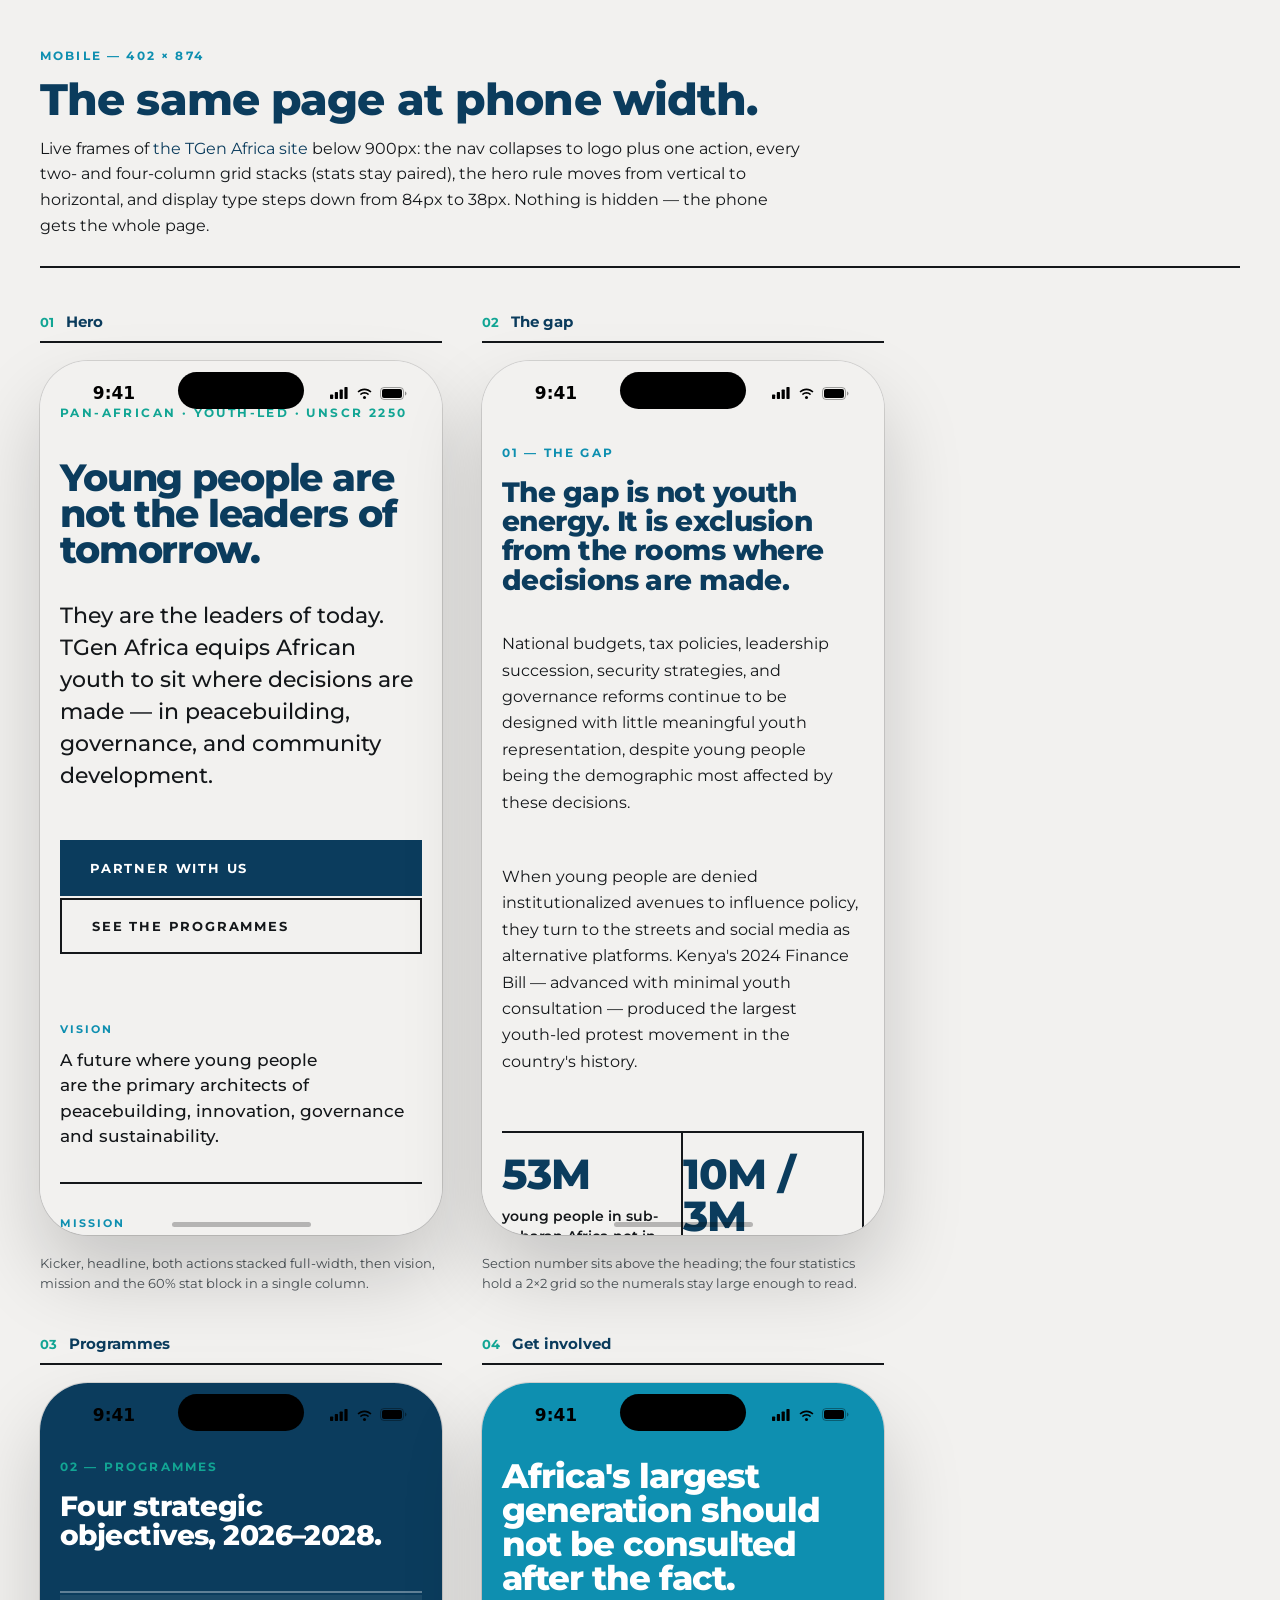
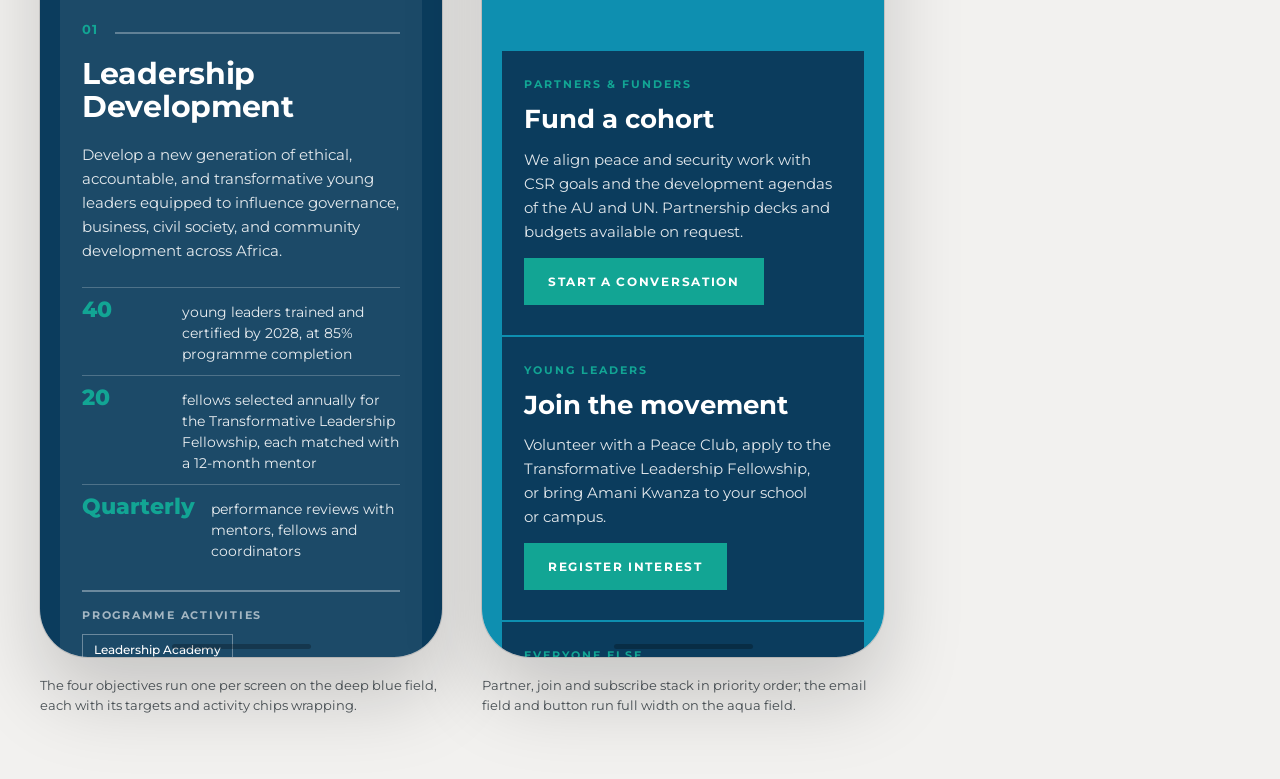
==== mobile.html @ 682cc835 "Implement TGen Africa one-page site from Claude Design handoff Static HTML/CSS/JS build of the expor" ====
<!DOCTYPE html>
<html lang="en">
<head>
<meta charset="utf-8">
<meta name="viewport" content="width=device-width, initial-scale=1">
<title>TGen Africa — Mobile preview</title>
<meta name="description" content="The TGen Africa site at phone width — four live iPhone frames of the hero, the gap, programmes and get-involved sections.">
<link rel="preconnect" href="https://fonts.googleapis.com">
<link rel="preconnect" href="https://fonts.gstatic.com" crossorigin>
<link href="https://fonts.googleapis.com/css2?family=Montserrat:wght@400;500;600;700;800&display=swap" rel="stylesheet">
<link rel="stylesheet" href="styles.css">
<link rel="stylesheet" href="mobile.css">
</head>
<body>
<div class="mobile-page">
  <div class="mobile-inner">

    <div class="mobile-head">
      <div class="mobile-kicker">Mobile — 402 × 874</div>
      <h1 class="mobile-title">The same page at phone width.</h1>
      <p class="mobile-note">Live frames of <a href="index.html">the TGen Africa site</a> below 900px: the nav collapses to logo plus one action, every two- and four-column grid stacks (stats stay paired), the hero rule moves from vertical to horizontal, and display type steps down from 84px to 38px. Nothing is hidden — the phone gets the whole page.</p>
    </div>

    <div class="screens">

      <div class="screen">
        <div class="screen-head"><div class="screen-num">01</div><div class="screen-label">Hero</div></div>
        <div class="ios-device">
          <div class="ios-island"></div>
          <div class="ios-statusbar">
            <div class="ios-statusbar-time">9:41</div>
            <div class="ios-statusbar-icons">
              <svg width="19" height="12" viewBox="0 0 19 12"><rect x="0" y="7.5" width="3.2" height="4.5" rx="0.7" fill="#000"/><rect x="4.8" y="5" width="3.2" height="7" rx="0.7" fill="#000"/><rect x="9.6" y="2.5" width="3.2" height="9.5" rx="0.7" fill="#000"/><rect x="14.4" y="0" width="3.2" height="12" rx="0.7" fill="#000"/></svg>
              <svg width="17" height="12" viewBox="0 0 17 12"><path d="M8.5 3.2C10.8 3.2 12.9 4.1 14.4 5.6L15.5 4.5C13.7 2.7 11.2 1.5 8.5 1.5C5.8 1.5 3.3 2.7 1.5 4.5L2.6 5.6C4.1 4.1 6.2 3.2 8.5 3.2Z" fill="#000"/><path d="M8.5 6.8C9.9 6.8 11.1 7.3 12 8.2L13.1 7.1C11.8 5.9 10.2 5.1 8.5 5.1C6.8 5.1 5.2 5.9 3.9 7.1L5 8.2C5.9 7.3 7.1 6.8 8.5 6.8Z" fill="#000"/><circle cx="8.5" cy="10.5" r="1.5" fill="#000"/></svg>
              <svg width="27" height="13" viewBox="0 0 27 13"><rect x="0.5" y="0.5" width="23" height="12" rx="3.5" stroke="#000" stroke-opacity="0.35" fill="none"/><rect x="2" y="2" width="20" height="9" rx="2" fill="#000"/><path d="M25 4.5V8.5C25.8 8.2 26.5 7.2 26.5 6.5C26.5 5.8 25.8 4.8 25 4.5Z" fill="#000" fill-opacity="0.4"/></svg>
            </div>
          </div>
          <iframe src="index.html#top" title="Hero"></iframe>
          <div class="ios-home-indicator"><span></span></div>
        </div>
        <p class="screen-caption">Kicker, headline, both actions stacked full-width, then vision, mission and the 60% stat block in a single column.</p>
      </div>

      <div class="screen">
        <div class="screen-head"><div class="screen-num">02</div><div class="screen-label">The gap</div></div>
        <div class="ios-device">
          <div class="ios-island"></div>
          <div class="ios-statusbar">
            <div class="ios-statusbar-time">9:41</div>
            <div class="ios-statusbar-icons">
              <svg width="19" height="12" viewBox="0 0 19 12"><rect x="0" y="7.5" width="3.2" height="4.5" rx="0.7" fill="#000"/><rect x="4.8" y="5" width="3.2" height="7" rx="0.7" fill="#000"/><rect x="9.6" y="2.5" width="3.2" height="9.5" rx="0.7" fill="#000"/><rect x="14.4" y="0" width="3.2" height="12" rx="0.7" fill="#000"/></svg>
              <svg width="17" height="12" viewBox="0 0 17 12"><path d="M8.5 3.2C10.8 3.2 12.9 4.1 14.4 5.6L15.5 4.5C13.7 2.7 11.2 1.5 8.5 1.5C5.8 1.5 3.3 2.7 1.5 4.5L2.6 5.6C4.1 4.1 6.2 3.2 8.5 3.2Z" fill="#000"/><path d="M8.5 6.8C9.9 6.8 11.1 7.3 12 8.2L13.1 7.1C11.8 5.9 10.2 5.1 8.5 5.1C6.8 5.1 5.2 5.9 3.9 7.1L5 8.2C5.9 7.3 7.1 6.8 8.5 6.8Z" fill="#000"/><circle cx="8.5" cy="10.5" r="1.5" fill="#000"/></svg>
              <svg width="27" height="13" viewBox="0 0 27 13"><rect x="0.5" y="0.5" width="23" height="12" rx="3.5" stroke="#000" stroke-opacity="0.35" fill="none"/><rect x="2" y="2" width="20" height="9" rx="2" fill="#000"/><path d="M25 4.5V8.5C25.8 8.2 26.5 7.2 26.5 6.5C26.5 5.8 25.8 4.8 25 4.5Z" fill="#000" fill-opacity="0.4"/></svg>
            </div>
          </div>
          <iframe src="index.html#problem" title="The gap"></iframe>
          <div class="ios-home-indicator"><span></span></div>
        </div>
        <p class="screen-caption">Section number sits above the heading; the four statistics hold a 2×2 grid so the numerals stay large enough to read.</p>
      </div>

      <div class="screen">
        <div class="screen-head"><div class="screen-num">03</div><div class="screen-label">Programmes</div></div>
        <div class="ios-device">
          <div class="ios-island"></div>
          <div class="ios-statusbar">
            <div class="ios-statusbar-time">9:41</div>
            <div class="ios-statusbar-icons">
              <svg width="19" height="12" viewBox="0 0 19 12"><rect x="0" y="7.5" width="3.2" height="4.5" rx="0.7" fill="#000"/><rect x="4.8" y="5" width="3.2" height="7" rx="0.7" fill="#000"/><rect x="9.6" y="2.5" width="3.2" height="9.5" rx="0.7" fill="#000"/><rect x="14.4" y="0" width="3.2" height="12" rx="0.7" fill="#000"/></svg>
              <svg width="17" height="12" viewBox="0 0 17 12"><path d="M8.5 3.2C10.8 3.2 12.9 4.1 14.4 5.6L15.5 4.5C13.7 2.7 11.2 1.5 8.5 1.5C5.8 1.5 3.3 2.7 1.5 4.5L2.6 5.6C4.1 4.1 6.2 3.2 8.5 3.2Z" fill="#000"/><path d="M8.5 6.8C9.9 6.8 11.1 7.3 12 8.2L13.1 7.1C11.8 5.9 10.2 5.1 8.5 5.1C6.8 5.1 5.2 5.9 3.9 7.1L5 8.2C5.9 7.3 7.1 6.8 8.5 6.8Z" fill="#000"/><circle cx="8.5" cy="10.5" r="1.5" fill="#000"/></svg>
              <svg width="27" height="13" viewBox="0 0 27 13"><rect x="0.5" y="0.5" width="23" height="12" rx="3.5" stroke="#000" stroke-opacity="0.35" fill="none"/><rect x="2" y="2" width="20" height="9" rx="2" fill="#000"/><path d="M25 4.5V8.5C25.8 8.2 26.5 7.2 26.5 6.5C26.5 5.8 25.8 4.8 25 4.5Z" fill="#000" fill-opacity="0.4"/></svg>
            </div>
          </div>
          <iframe src="index.html#programmes" title="Programmes"></iframe>
          <div class="ios-home-indicator"><span></span></div>
        </div>
        <p class="screen-caption">The four objectives run one per screen on the deep blue field, each with its targets and activity chips wrapping.</p>
      </div>

      <div class="screen">
        <div class="screen-head"><div class="screen-num">04</div><div class="screen-label">Get involved</div></div>
        <div class="ios-device">
          <div class="ios-island"></div>
          <div class="ios-statusbar">
            <div class="ios-statusbar-time">9:41</div>
            <div class="ios-statusbar-icons">
              <svg width="19" height="12" viewBox="0 0 19 12"><rect x="0" y="7.5" width="3.2" height="4.5" rx="0.7" fill="#000"/><rect x="4.8" y="5" width="3.2" height="7" rx="0.7" fill="#000"/><rect x="9.6" y="2.5" width="3.2" height="9.5" rx="0.7" fill="#000"/><rect x="14.4" y="0" width="3.2" height="12" rx="0.7" fill="#000"/></svg>
              <svg width="17" height="12" viewBox="0 0 17 12"><path d="M8.5 3.2C10.8 3.2 12.9 4.1 14.4 5.6L15.5 4.5C13.7 2.7 11.2 1.5 8.5 1.5C5.8 1.5 3.3 2.7 1.5 4.5L2.6 5.6C4.1 4.1 6.2 3.2 8.5 3.2Z" fill="#000"/><path d="M8.5 6.8C9.9 6.8 11.1 7.3 12 8.2L13.1 7.1C11.8 5.9 10.2 5.1 8.5 5.1C6.8 5.1 5.2 5.9 3.9 7.1L5 8.2C5.9 7.3 7.1 6.8 8.5 6.8Z" fill="#000"/><circle cx="8.5" cy="10.5" r="1.5" fill="#000"/></svg>
              <svg width="27" height="13" viewBox="0 0 27 13"><rect x="0.5" y="0.5" width="23" height="12" rx="3.5" stroke="#000" stroke-opacity="0.35" fill="none"/><rect x="2" y="2" width="20" height="9" rx="2" fill="#000"/><path d="M25 4.5V8.5C25.8 8.2 26.5 7.2 26.5 6.5C26.5 5.8 25.8 4.8 25 4.5Z" fill="#000" fill-opacity="0.4"/></svg>
            </div>
          </div>
          <iframe src="index.html#involved" title="Get involved"></iframe>
          <div class="ios-home-indicator"><span></span></div>
        </div>
        <p class="screen-caption">Partner, join and subscribe stack in priority order; the email field and button run full width on the aqua field.</p>
      </div>

    </div>
  </div>
</div>
</body>
</html>
---- styles.css ----
/* TGen Africa — production stylesheet
   Structure follows the "Modernist" system's direction (flat, zero radius,
   strong 2px rules, flush-left labels, visible grid) with TGen's own brand
   palette and Montserrat, per the approved design. */

:root {
  --bg: #F2F1EF;
  --text: #14171A;
  --deep: #0B3C5D;
  --aqua: #0E8FB0;
  --green: #12A594;
  --surface: #E7E5E2;
  --muted: #4A5257;
  --muted-2: #5C6469;
  --font: "Montserrat", sans-serif;
}

* { box-sizing: border-box; }
body {
  margin: 0;
  background: var(--bg);
  color: var(--text);
  font-family: var(--font);
  -webkit-font-smoothing: antialiased;
}
h1, h2, h3, p { margin: 0; }
img { display: block; max-width: 100%; }
a { color: var(--deep); text-decoration: none; }
a:hover { color: var(--aqua); }
:focus-visible { outline: 2px solid var(--green); outline-offset: 2px; }
::selection { background: var(--green); color: #fff; }
p { text-wrap: pretty; }

.page { max-width: 100%; overflow-x: hidden; }
.container { max-width: 1280px; margin: 0 auto; padding: 0 32px; }

/* ── Header ─────────────────────────────────────────────── */
.site-header { position: sticky; top: 0; z-index: 50; background: var(--bg); border-bottom: 2px solid var(--text); }
.header-inner { padding: 14px 32px; display: flex; align-items: center; gap: 32px; }
.logo-link { display: flex; align-items: center; flex: 1; }
.header-logo { height: 44px; width: auto; mix-blend-mode: multiply; }
.nav-links { display: flex; gap: 28px; font-size: 12px; font-weight: 600; letter-spacing: 0.14em; text-transform: uppercase; }
.nav-links a { color: var(--text); }
.btn-cta { display: inline-block; background: var(--aqua); color: #fff; padding: 13px 22px; font-size: 12px; font-weight: 700; letter-spacing: 0.14em; text-transform: uppercase; }
.btn-cta:hover { background: var(--deep); color: #fff; }

/* ── Hero ───────────────────────────────────────────────── */
.hero { border-bottom: 2px solid var(--text); }
.hero-grid { display: grid; grid-template-columns: 1.35fr 1fr; }
.hero-left { padding: 88px 48px 72px 0; border-right: 2px solid var(--text); }
.hero-kicker { font-size: 12px; font-weight: 700; letter-spacing: 0.2em; text-transform: uppercase; color: var(--green); margin-bottom: 40px; }
.hero-h1 { font-size: 84px; line-height: 0.95; font-weight: 800; letter-spacing: -0.03em; color: var(--deep); }
.hero-sub { margin-top: 32px; font-size: 22px; line-height: 1.45; font-weight: 500; max-width: 640px; }
.btn-row { display: flex; gap: 2px; margin-top: 48px; }
.btn-primary { background: var(--deep); color: #fff; padding: 20px 30px; font-size: 13px; font-weight: 700; letter-spacing: 0.14em; text-transform: uppercase; }
.btn-primary:hover { background: var(--aqua); color: #fff; }
.btn-secondary { border: 2px solid var(--text); color: var(--text); padding: 18px 30px; font-size: 13px; font-weight: 700; letter-spacing: 0.14em; text-transform: uppercase; }
.btn-secondary:hover { background: var(--text); color: var(--bg); }

.hero-right { display: flex; flex-direction: column; justify-content: flex-end; }
.hero-vm { padding: 40px 0 32px 48px; border-bottom: 2px solid var(--text); }
.hero-mission { padding: 32px 0 40px 48px; }
.hero-vm-label { font-size: 11px; font-weight: 700; letter-spacing: 0.18em; text-transform: uppercase; color: var(--aqua); margin-bottom: 12px; }
.hero-vm p, .hero-mission p { font-size: 17px; line-height: 1.5; font-weight: 500; }
.hero-stat { background: var(--deep); margin-left: 48px; padding: 26px 28px; display: flex; flex-direction: column; gap: 6px; }
.hero-stat-num { font-size: 46px; font-weight: 800; line-height: 1; color: var(--green); letter-spacing: -0.02em; }
.hero-stat-text { font-size: 13px; font-weight: 500; line-height: 1.4; color: #fff; opacity: 0.85; }

/* ── The gap ────────────────────────────────────────────── */
.section-gap { border-bottom: 2px solid var(--text); }
.gap-top { padding: 72px 32px 0; }
.sidegrid { display: grid; grid-template-columns: 260px 1fr; gap: 48px; align-items: start; }
.section-label { font-size: 12px; font-weight: 700; letter-spacing: 0.18em; text-transform: uppercase; color: var(--aqua); padding-top: 12px; }
.gap-heading { font-size: 46px; line-height: 1.05; font-weight: 800; letter-spacing: -0.02em; max-width: 900px; color: var(--deep); }
.gap-copy { display: grid; grid-template-columns: 1fr 1fr; gap: 48px; margin-top: 36px; }
.gap-copy p { font-size: 16px; line-height: 1.65; }

.stats-grid { display: grid; grid-template-columns: repeat(4, 1fr); border-top: 2px solid var(--text); margin-top: 56px; }
.stat-cell { padding: 32px 28px 36px 0; border-right: 2px solid var(--text); }
.stat-num { font-size: 42px; font-weight: 800; line-height: 1; letter-spacing: -0.02em; color: var(--deep); }
.stat-label { font-size: 14px; font-weight: 600; line-height: 1.4; margin-top: 12px; }
.stat-src { font-size: 12px; font-weight: 500; line-height: 1.5; margin-top: 8px; color: var(--muted-2); }

.gap-bottom { padding: 0 32px 72px; }
.pressures-grid { display: grid; grid-template-columns: 260px 1fr; gap: 48px; padding-top: 56px; border-top: 2px solid var(--text); }
.pressures-label { font-size: 12px; font-weight: 700; letter-spacing: 0.18em; text-transform: uppercase; color: var(--aqua); }
.pressures-list { display: grid; gap: 2px; }
.pressure { background: var(--surface); padding: 22px 26px; display: grid; grid-template-columns: 32px 1fr; gap: 20px; align-items: baseline; }
.pressure-num { font-size: 13px; font-weight: 700; color: var(--green); }
.pressure-title { font-size: 17px; font-weight: 700; color: var(--deep); }
.pressure-body { font-size: 14px; line-height: 1.6; margin-top: 6px; max-width: 780px; }

/* ── Programmes ─────────────────────────────────────────── */
.section-programmes { background: var(--deep); color: #fff; border-bottom: 2px solid var(--text); }
.programmes-inner { padding: 76px 32px; }
.programmes-head { display: grid; grid-template-columns: 260px 1fr; gap: 48px; align-items: end; padding-bottom: 40px; border-bottom: 2px solid rgba(255,255,255,0.35); }
.section-label-alt { font-size: 12px; font-weight: 700; letter-spacing: 0.18em; text-transform: uppercase; color: var(--green); }
.programmes-heading { font-size: 46px; line-height: 1.05; font-weight: 800; letter-spacing: -0.02em; max-width: 820px; }
.programmes-grid { display: grid; grid-template-columns: 1fr 1fr; gap: 2px; margin-top: 2px; }
.prog-card { background: rgba(255,255,255,0.07); padding: 40px 36px 44px; display: flex; flex-direction: column; gap: 20px; }
.prog-num-row { display: flex; align-items: baseline; gap: 16px; }
.prog-num { font-size: 13px; font-weight: 700; color: var(--green); letter-spacing: 0.1em; }
.prog-rule { height: 2px; background: rgba(255,255,255,0.3); flex: 1; }
.prog-title { font-size: 30px; line-height: 1.1; font-weight: 700; letter-spacing: -0.01em; }
.prog-swahili { font-size: 13px; font-weight: 600; letter-spacing: 0.14em; text-transform: uppercase; color: var(--green); }
.prog-body { font-size: 15px; line-height: 1.6; opacity: 0.88; }
.prog-targets { display: grid; gap: 10px; margin-top: 4px; }
.prog-target { display: grid; grid-template-columns: minmax(84px, max-content) 1fr; gap: 16px; align-items: baseline; border-top: 1px solid rgba(255,255,255,0.22); padding-top: 10px; }
.prog-target-num { font-size: 22px; font-weight: 800; color: var(--green); line-height: 1.1; }
.prog-target-label { font-size: 14px; line-height: 1.5; opacity: 0.9; }
.prog-activities { margin-top: 8px; border-top: 2px solid rgba(255,255,255,0.35); padding-top: 16px; }
.prog-activities-label { font-size: 11px; font-weight: 700; letter-spacing: 0.16em; text-transform: uppercase; opacity: 0.6; margin-bottom: 12px; }
.chip-row { display: flex; flex-wrap: wrap; gap: 6px; }
.chip { border: 1px solid rgba(255,255,255,0.35); padding: 7px 11px; font-size: 12px; font-weight: 500; }

/* ── Strategy ───────────────────────────────────────────── */
.section-strategy { border-bottom: 2px solid var(--text); }
.strategy-inner { padding: 76px 32px; }
.strategy-head { display: grid; grid-template-columns: 260px 1fr; gap: 48px; align-items: end; }
.strategy-heading { font-size: 46px; line-height: 1.05; font-weight: 800; letter-spacing: -0.02em; max-width: 780px; color: var(--deep); }
.cascade { display: flex; align-items: stretch; gap: 2px; margin-top: 48px; border-top: 2px solid var(--text); border-bottom: 2px solid var(--text); padding: 24px 0; }
.cascade-item { flex: 1; display: flex; align-items: center; gap: 14px; }
.cascade-label { font-size: 15px; font-weight: 700; letter-spacing: 0.04em; color: var(--deep); }
.cascade-line { flex: 1; height: 2px; background: var(--green); }
.approach-grid { display: grid; grid-template-columns: repeat(3, 1fr); gap: 2px; margin-top: 2px; }
.approach-card { background: var(--surface); padding: 36px 32px 40px; }
.approach-num { font-size: 13px; font-weight: 700; color: var(--aqua); margin-bottom: 18px; }
.approach-title { font-size: 22px; line-height: 1.15; font-weight: 700; color: var(--deep); }
.approach-body { margin-top: 16px; font-size: 15px; line-height: 1.6; }

/* ── Targets ────────────────────────────────────────────── */
.section-targets { border-bottom: 2px solid var(--text); }
.targets-inner { padding: 76px 32px; }
.targets-head { display: grid; grid-template-columns: 260px 1fr; gap: 48px; align-items: end; padding-bottom: 40px; }
.targets-heading { font-size: 46px; line-height: 1.05; font-weight: 800; letter-spacing: -0.02em; color: var(--deep); }
.targets-grid { display: grid; grid-template-columns: repeat(4, 1fr); gap: 2px; }
.target-cell { border-top: 2px solid var(--text); padding: 28px 24px 32px 0; }
.target-num { font-size: 40px; font-weight: 800; line-height: 1; letter-spacing: -0.02em; color: var(--green); }
.target-label { font-size: 14px; font-weight: 500; line-height: 1.45; margin-top: 12px; }

/* ── Get involved ───────────────────────────────────────── */
.section-involved { background: var(--aqua); color: #fff; border-bottom: 2px solid var(--text); }
.involved-inner { padding: 76px 32px; }
.involved-heading { font-size: 64px; line-height: 1; font-weight: 800; letter-spacing: -0.03em; max-width: 900px; }
.involved-grid { display: grid; grid-template-columns: repeat(3, 1fr); gap: 2px; margin-top: 56px; }
.involved-card { background: var(--deep); padding: 36px 32px 40px; display: flex; flex-direction: column; gap: 14px; }
.involved-kicker { font-size: 11px; font-weight: 700; letter-spacing: 0.18em; text-transform: uppercase; color: var(--green); }
.involved-title { font-size: 26px; line-height: 1.1; font-weight: 700; }
.involved-body { font-size: 15px; line-height: 1.6; opacity: 0.88; flex: 1; }
.btn-accent { align-self: flex-start; display: inline-block; background: var(--green); color: #fff; border: 0; padding: 16px 24px; font-family: inherit; font-size: 12px; font-weight: 700; letter-spacing: 0.14em; text-transform: uppercase; text-align: left; cursor: pointer; }
.btn-accent:hover { background: var(--bg); color: var(--deep); }
.subscribe-form { display: flex; flex-direction: column; gap: 2px; }
.subscribe-input { border: 2px solid rgba(255,255,255,0.4); background: transparent; color: #fff; padding: 15px 16px; font-family: inherit; font-size: 14px; width: 100%; }
.subscribe-input::placeholder { color: rgba(255,255,255,0.7); }
.subscribe-input:focus-visible { border-color: var(--green); outline: none; }

/* ── Footer ─────────────────────────────────────────────── */
.site-footer { background: var(--text); color: var(--bg); }
.footer-inner { padding: 56px 32px 40px; display: grid; grid-template-columns: 1.4fr 1fr 1fr; gap: 48px; }
.footer-logo { height: 52px; width: auto; background: #fff; padding: 8px 12px; }
.footer-about { margin-top: 22px; font-size: 14px; line-height: 1.6; max-width: 420px; opacity: 0.75; }
.footer-tags { font-size: 11px; font-weight: 700; letter-spacing: 0.16em; text-transform: uppercase; margin-top: 24px; color: var(--green); }
.footer-col { display: flex; flex-direction: column; gap: 10px; }
.footer-col-label { font-size: 11px; font-weight: 700; letter-spacing: 0.18em; text-transform: uppercase; opacity: 0.5; margin-bottom: 6px; }
.footer-link { color: var(--bg); font-size: 15px; }
.footer-link:hover { color: var(--green); }
.footer-address { font-size: 15px; opacity: 0.75; }
.footer-bottom { border-top: 2px solid rgba(242,241,239,0.2); }
.footer-bottom-inner { padding: 20px 32px; display: flex; justify-content: space-between; font-size: 12px; opacity: 0.55; letter-spacing: 0.04em; }

/* ── Responsive (below 900px) ───────────────────────────── */
@media (max-width: 900px) {
  [data-m~="pad"] { padding-left: 20px !important; padding-right: 20px !important; }
  [data-m~="sidegrid"] { grid-template-columns: 1fr !important; gap: 18px !important; }
  [data-m~="stack"] { grid-template-columns: 1fr !important; }
  [data-m~="two"] { grid-template-columns: 1fr 1fr !important; }
  [data-m~="cascade"] { flex-direction: column !important; align-items: stretch !important; gap: 14px !important; }
  [data-m~="hdrnav"] { display: none !important; }
  [data-m~="hdr"] { padding: 12px 20px !important; gap: 14px !important; }
  [data-m~="heroL"] { border-right: 0 !important; padding: 44px 0 28px !important; }
  [data-m~="heroR"] { padding-left: 0 !important; margin-left: 0 !important; }
  [data-m~="h1"] { font-size: 38px !important; }
  [data-m~="h2"] { font-size: 28px !important; }
  [data-m~="h2big"] { font-size: 34px !important; }
  [data-m~="statcell"] { padding: 20px 16px 22px 0 !important; }
  [data-m~="card"] { padding: 26px 22px 30px !important; }
  [data-m~="btnrow"] { flex-direction: column !important; align-items: stretch !important; }
}
---- mobile.css ----
/* TGen Africa — mobile preview page (design-review showcase only) */

.mobile-page { padding: 48px 40px 64px; }
.mobile-inner { max-width: 1400px; margin: 0 auto; }
.mobile-head { padding-bottom: 28px; border-bottom: 2px solid var(--text); }
.mobile-kicker { font-size: 12px; font-weight: 700; letter-spacing: 0.18em; text-transform: uppercase; color: var(--aqua); }
.mobile-title { margin: 14px 0 0; font-size: 44px; line-height: 1.02; font-weight: 800; letter-spacing: -0.02em; color: var(--deep); }
.mobile-note { margin: 14px 0 0; font-size: 16px; line-height: 1.6; max-width: 760px; }

.screens { display: flex; flex-wrap: wrap; gap: 40px; margin-top: 44px; }
.screen { display: flex; flex-direction: column; gap: 18px; }
.screen-head { display: flex; align-items: baseline; gap: 12px; border-bottom: 2px solid var(--text); padding-bottom: 10px; }
.screen-num { font-size: 13px; font-weight: 700; color: var(--green); }
.screen-label { font-size: 15px; font-weight: 700; color: var(--deep); }
.screen-caption { font-size: 13px; line-height: 1.55; max-width: 402px; color: var(--muted); }

/* iOS-style device bezel (simplified, per ios-frame.jsx) */
.ios-device {
  width: 402px; height: 874px; border-radius: 48px; overflow: hidden;
  position: relative; background: #F2F2F7;
  box-shadow: 0 40px 80px rgba(0,0,0,0.18), 0 0 0 1px rgba(0,0,0,0.12);
}
.ios-device iframe { width: 100%; height: 100%; border: 0; display: block; }
.ios-island {
  position: absolute; top: 11px; left: 50%; transform: translateX(-50%);
  width: 126px; height: 37px; border-radius: 24px; background: #000; z-index: 50;
}
.ios-statusbar {
  position: absolute; top: 0; left: 0; right: 0; z-index: 20;
  display: flex; align-items: center; justify-content: center; gap: 154px;
  padding: 21px 24px 19px; pointer-events: none;
}
.ios-statusbar-time {
  flex: 1; height: 22px; display: flex; align-items: center; justify-content: center;
  font-family: -apple-system, "SF Pro", system-ui; font-weight: 590; font-size: 17px; color: #000;
}
.ios-statusbar-icons { flex: 1; height: 22px; display: flex; align-items: center; justify-content: center; gap: 7px; }
.ios-home-indicator {
  position: absolute; bottom: 0; left: 0; right: 0; z-index: 60;
  height: 34px; display: flex; justify-content: center; align-items: flex-end;
  padding-bottom: 8px; pointer-events: none;
}
.ios-home-indicator span { width: 139px; height: 5px; border-radius: 100px; background: rgba(0,0,0,0.25); }

@media (max-width: 900px) {
  .mobile-page { padding: 32px 20px 48px; }
}
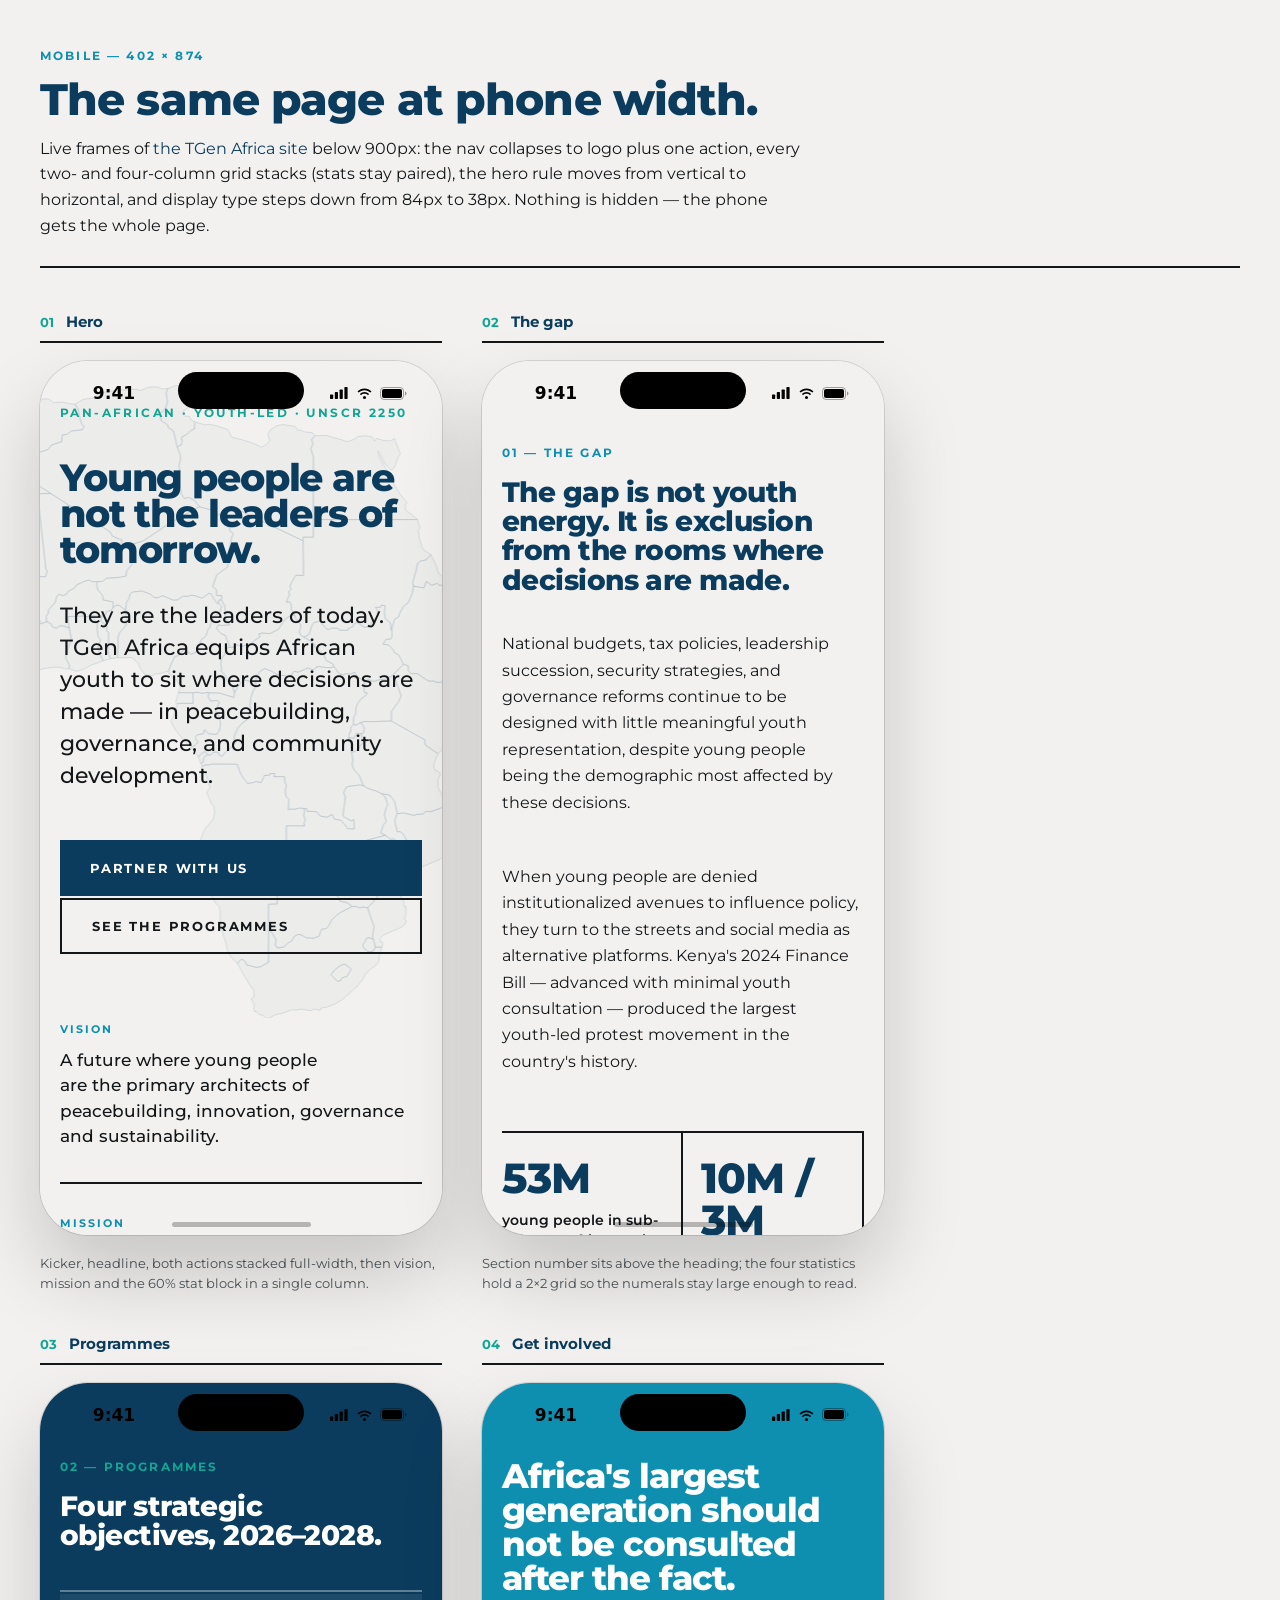
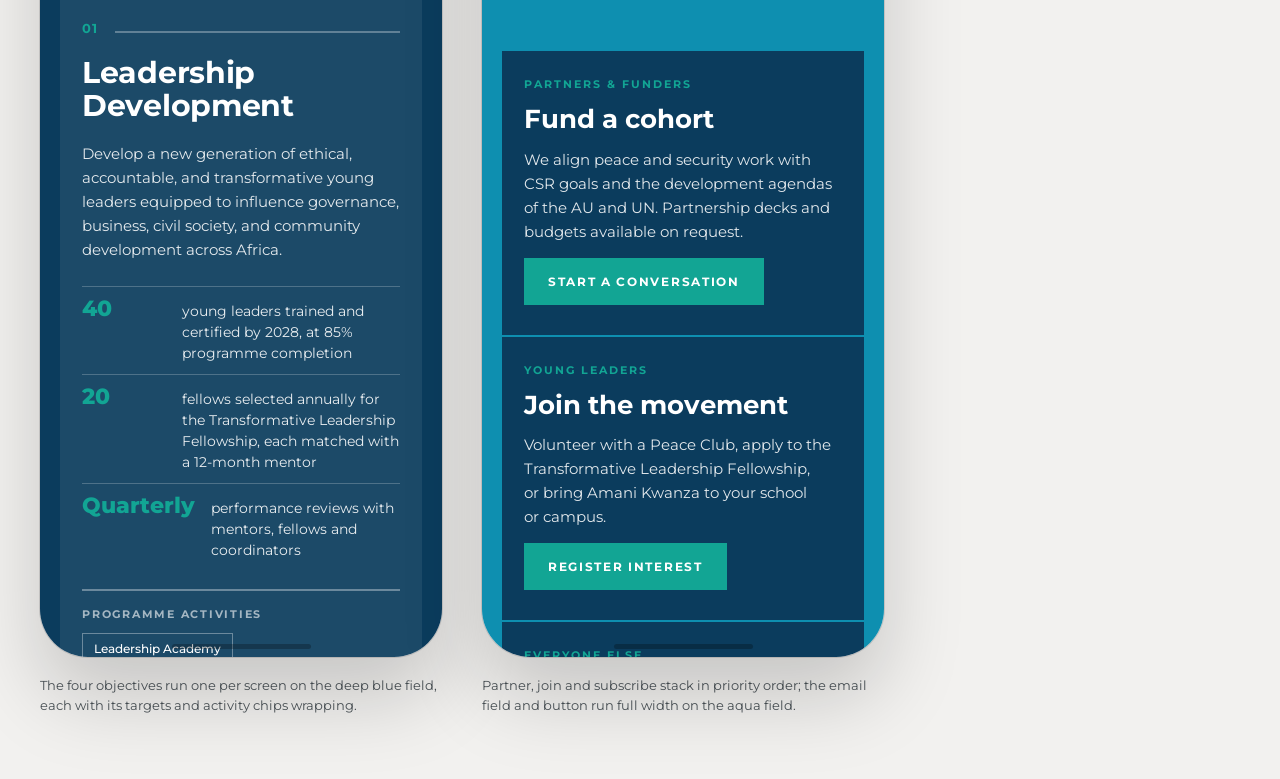
==== commit 9da9d1d2: "Adopt official brand pack: vector logos, favicons, social cards Replace the raster logo with the bra" ====
--- a/mobile.html
+++ b/mobile.html
@@ -5,6 +5,10 @@
 <meta name="viewport" content="width=device-width, initial-scale=1">
 <title>TGen Africa — Mobile preview</title>
 <meta name="description" content="The TGen Africa site at phone width — four live iPhone frames of the hero, the gap, programmes and get-involved sections.">
+<meta name="theme-color" content="#0B3C5D">
+<link rel="icon" href="favicon.ico" sizes="any">
+<link rel="icon" type="image/svg+xml" href="assets/brand/icon-colour.svg">
+<link rel="apple-touch-icon" href="assets/brand/apple-touch-icon.png">
 <link rel="preconnect" href="https://fonts.googleapis.com">
 <link rel="preconnect" href="https://fonts.gstatic.com" crossorigin>
 <link href="https://fonts.googleapis.com/css2?family=Montserrat:wght@400;500;600;700;800&display=swap" rel="stylesheet">
--- a/styles.css
+++ b/styles.css
@@ -31,6 +31,22 @@
 ::selection { background: var(--green); color: #fff; }
 p { text-wrap: pretty; }
 
+/* Screen-reader-only text that stays available to assistive tech */
+.visually-hidden {
+  position: absolute; width: 1px; height: 1px; margin: -1px; padding: 0;
+  overflow: hidden; clip-path: inset(50%); white-space: nowrap; border: 0;
+}
+
+/* Keyboard users land here first; hidden until focused */
+.skip-link {
+  position: absolute; top: 0; left: 0; z-index: 100;
+  transform: translateY(-120%);
+  background: var(--deep); color: #fff;
+  padding: 14px 22px; font-size: 12px; font-weight: 700;
+  letter-spacing: 0.14em; text-transform: uppercase;
+}
+.skip-link:focus-visible { transform: translateY(0); color: #fff; }
+
 .page { max-width: 100%; overflow-x: hidden; }
 .container { max-width: 1280px; margin: 0 auto; padding: 0 32px; }
 
@@ -38,15 +54,33 @@
 .site-header { position: sticky; top: 0; z-index: 50; background: var(--bg); border-bottom: 2px solid var(--text); }
 .header-inner { padding: 14px 32px; display: flex; align-items: center; gap: 32px; }
 .logo-link { display: flex; align-items: center; flex: 1; }
-.header-logo { height: 44px; width: auto; mix-blend-mode: multiply; }
+.header-logo { height: 58px; width: auto; }
 .nav-links { display: flex; gap: 28px; font-size: 12px; font-weight: 600; letter-spacing: 0.14em; text-transform: uppercase; }
 .nav-links a { color: var(--text); }
 .btn-cta { display: inline-block; background: var(--aqua); color: #fff; padding: 13px 22px; font-size: 12px; font-weight: 700; letter-spacing: 0.14em; text-transform: uppercase; }
 .btn-cta:hover { background: var(--deep); color: #fff; }
 
 /* ── Hero ───────────────────────────────────────────────── */
-.hero { border-bottom: 2px solid var(--text); }
-.hero-grid { display: grid; grid-template-columns: 1.35fr 1fr; }
+.hero { position: relative; overflow: hidden; border-bottom: 2px solid var(--text); }
+
+/* Faint Africa map drifting behind the hero content — large, centred behind
+   the headline with its right edge meeting the divider. Centring lives on
+   .hero-map-inner; the float animation lives on .hero-map-float, so the two
+   transforms compose and never fight across breakpoints. */
+.hero-map { position: absolute; inset: 0; z-index: 0; pointer-events: none; overflow: hidden; }
+.hero-map-inner { position: absolute; top: 50%; left: 39%; height: 124%; transform: translate(-50%, -50%); }
+.hero-map-float { height: 100%; opacity: 0.42; will-change: transform; animation: heroMapFloat 13s ease-in-out infinite alternate; }
+.hero-map svg { height: 100%; width: auto; display: block; }
+.africa-geo path { fill: color-mix(in srgb, var(--deep) 8%, transparent); stroke: color-mix(in srgb, var(--deep) 42%, transparent); stroke-width: 1; vector-effect: non-scaling-stroke; stroke-linejoin: round; }
+@keyframes heroMapFloat {
+  from { transform: translateY(-15px) rotate(-1.1deg); }
+  to   { transform: translateY(15px) rotate(1.1deg); }
+}
+@media (prefers-reduced-motion: reduce) {
+  .hero-map-float { animation: none; transform: none; }
+}
+
+.hero-grid { position: relative; z-index: 1; display: grid; grid-template-columns: 1.35fr 1fr; }
 .hero-left { padding: 88px 48px 72px 0; border-right: 2px solid var(--text); }
 .hero-kicker { font-size: 12px; font-weight: 700; letter-spacing: 0.2em; text-transform: uppercase; color: var(--green); margin-bottom: 40px; }
 .hero-h1 { font-size: 84px; line-height: 0.95; font-weight: 800; letter-spacing: -0.03em; color: var(--deep); }
@@ -76,7 +110,9 @@
 .gap-copy p { font-size: 16px; line-height: 1.65; }
 
 .stats-grid { display: grid; grid-template-columns: repeat(4, 1fr); border-top: 2px solid var(--text); margin-top: 56px; }
-.stat-cell { padding: 32px 28px 36px 0; border-right: 2px solid var(--text); }
+.stat-cell { padding: 36px 30px 40px 0; border-right: 2px solid var(--text); }
+/* keep the first number flush-left with the section; give the rest room off the divider */
+.stat-cell + .stat-cell { padding-left: 30px; }
 .stat-num { font-size: 42px; font-weight: 800; line-height: 1; letter-spacing: -0.02em; color: var(--deep); }
 .stat-label { font-size: 14px; font-weight: 600; line-height: 1.4; margin-top: 12px; }
 .stat-src { font-size: 12px; font-weight: 500; line-height: 1.5; margin-top: 8px; color: var(--muted-2); }
@@ -134,7 +170,9 @@
 .targets-head { display: grid; grid-template-columns: 260px 1fr; gap: 48px; align-items: end; padding-bottom: 40px; }
 .targets-heading { font-size: 46px; line-height: 1.05; font-weight: 800; letter-spacing: -0.02em; color: var(--deep); }
 .targets-grid { display: grid; grid-template-columns: repeat(4, 1fr); gap: 2px; }
-.target-cell { border-top: 2px solid var(--text); padding: 28px 24px 32px 0; }
+.target-cell { border-top: 2px solid var(--text); padding: 32px 26px 34px 30px; }
+/* first cell of each 4-col row stays flush-left; the rest breathe off the gap */
+.target-cell:nth-child(4n+1) { padding-left: 0; }
 .target-num { font-size: 40px; font-weight: 800; line-height: 1; letter-spacing: -0.02em; color: var(--green); }
 .target-label { font-size: 14px; font-weight: 500; line-height: 1.45; margin-top: 12px; }
 
@@ -157,7 +195,7 @@
 /* ── Footer ─────────────────────────────────────────────── */
 .site-footer { background: var(--text); color: var(--bg); }
 .footer-inner { padding: 56px 32px 40px; display: grid; grid-template-columns: 1.4fr 1fr 1fr; gap: 48px; }
-.footer-logo { height: 52px; width: auto; background: #fff; padding: 8px 12px; }
+.footer-logo { height: 64px; width: auto; margin-left: -6px; }
 .footer-about { margin-top: 22px; font-size: 14px; line-height: 1.6; max-width: 420px; opacity: 0.75; }
 .footer-tags { font-size: 11px; font-weight: 700; letter-spacing: 0.16em; text-transform: uppercase; margin-top: 24px; color: var(--green); }
 .footer-col { display: flex; flex-direction: column; gap: 10px; }
@@ -177,12 +215,23 @@
   [data-m~="cascade"] { flex-direction: column !important; align-items: stretch !important; gap: 14px !important; }
   [data-m~="hdrnav"] { display: none !important; }
   [data-m~="hdr"] { padding: 12px 20px !important; gap: 14px !important; }
+  /* Keep the map on mobile: anchor it near the top and size it by width so it
+     scales with the phone, centred behind the stacked hero. */
+  .hero-map-inner { top: 24px; left: 50%; height: auto; width: 150%; transform: translateX(-50%); }
+  .hero-map-float { height: auto; opacity: 0.3; }
+  .hero-map svg { width: 100%; height: auto; }
   [data-m~="heroL"] { border-right: 0 !important; padding: 44px 0 28px !important; }
   [data-m~="heroR"] { padding-left: 0 !important; margin-left: 0 !important; }
+  /* the 60% block is a filled panel — keep its own inner padding */
+  .hero-stat { padding: 24px 22px !important; }
   [data-m~="h1"] { font-size: 38px !important; }
   [data-m~="h2"] { font-size: 28px !important; }
   [data-m~="h2big"] { font-size: 34px !important; }
-  [data-m~="statcell"] { padding: 20px 16px 22px 0 !important; }
+  [data-m~="statcell"] { padding: 24px 16px 26px 0 !important; }
+  /* in the 2-col grids, the right-column cells need room off the divider/gap */
+  .stat-cell:nth-child(even) { padding-left: 18px !important; }
+  .target-cell { padding-left: 18px !important; }
+  .target-cell:nth-child(odd) { padding-left: 0 !important; }
   [data-m~="card"] { padding: 26px 22px 30px !important; }
   [data-m~="btnrow"] { flex-direction: column !important; align-items: stretch !important; }
 }
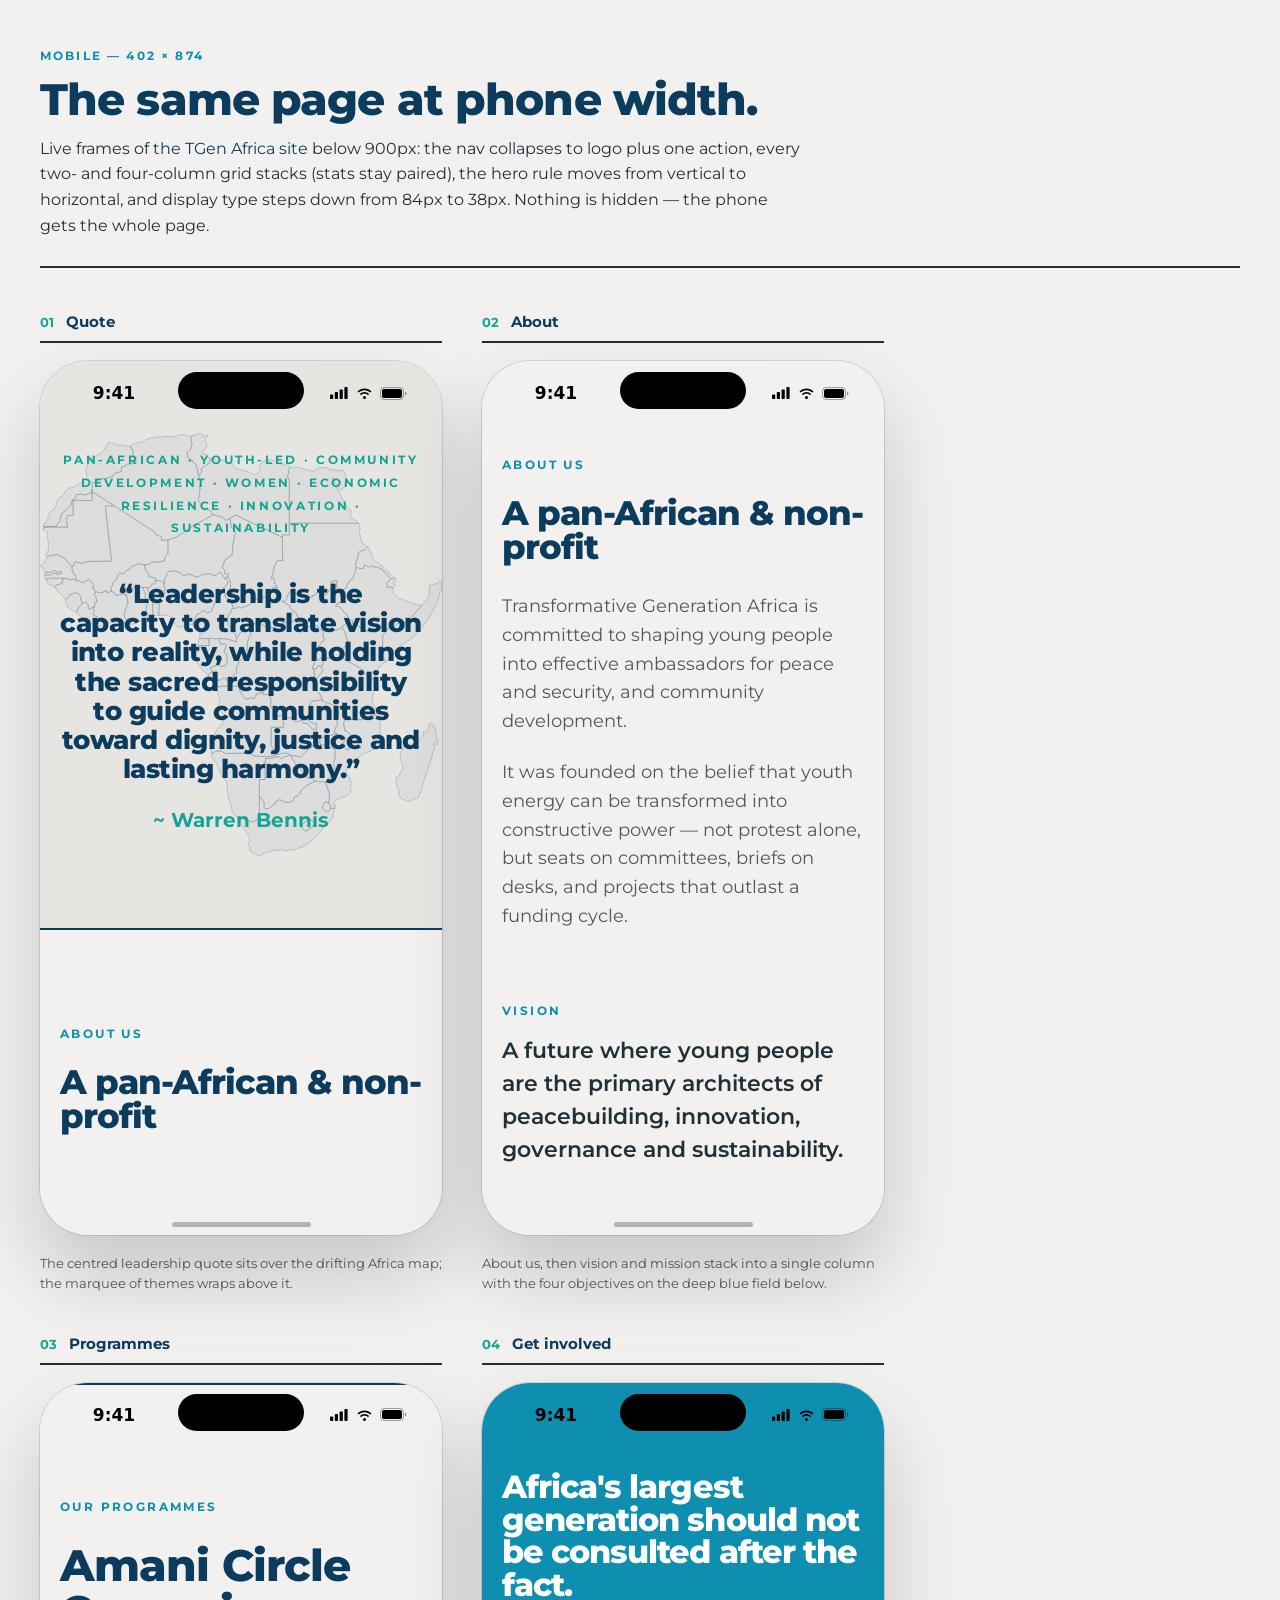
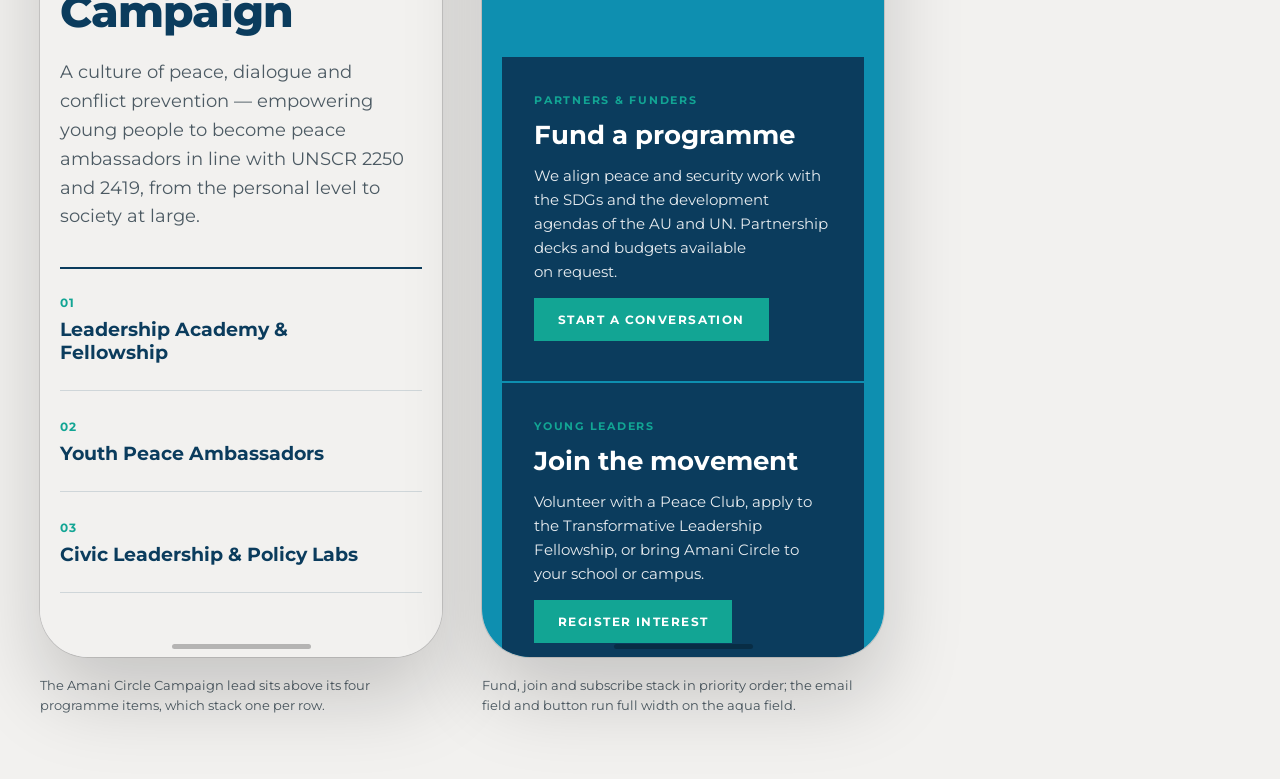
==== commit 3a5d09e3: "Rebuild site to the new Claude Design redesign Reimplement the exported design as clean static HTML/" ====
--- a/mobile.html
+++ b/mobile.html
@@ -28,7 +28,7 @@
     <div class="screens">
 
       <div class="screen">
-        <div class="screen-head"><div class="screen-num">01</div><div class="screen-label">Hero</div></div>
+        <div class="screen-head"><div class="screen-num">01</div><div class="screen-label">Quote</div></div>
         <div class="ios-device">
           <div class="ios-island"></div>
           <div class="ios-statusbar">
@@ -39,14 +39,14 @@
               <svg width="27" height="13" viewBox="0 0 27 13"><rect x="0.5" y="0.5" width="23" height="12" rx="3.5" stroke="#000" stroke-opacity="0.35" fill="none"/><rect x="2" y="2" width="20" height="9" rx="2" fill="#000"/><path d="M25 4.5V8.5C25.8 8.2 26.5 7.2 26.5 6.5C26.5 5.8 25.8 4.8 25 4.5Z" fill="#000" fill-opacity="0.4"/></svg>
             </div>
           </div>
-          <iframe src="index.html#top" title="Hero"></iframe>
+          <iframe src="index.html#top" title="Quote"></iframe>
           <div class="ios-home-indicator"><span></span></div>
         </div>
-        <p class="screen-caption">Kicker, headline, both actions stacked full-width, then vision, mission and the 60% stat block in a single column.</p>
+        <p class="screen-caption">The centred leadership quote sits over the drifting Africa map; the marquee of themes wraps above it.</p>
       </div>
 
       <div class="screen">
-        <div class="screen-head"><div class="screen-num">02</div><div class="screen-label">The gap</div></div>
+        <div class="screen-head"><div class="screen-num">02</div><div class="screen-label">About</div></div>
         <div class="ios-device">
           <div class="ios-island"></div>
           <div class="ios-statusbar">
@@ -57,10 +57,10 @@
               <svg width="27" height="13" viewBox="0 0 27 13"><rect x="0.5" y="0.5" width="23" height="12" rx="3.5" stroke="#000" stroke-opacity="0.35" fill="none"/><rect x="2" y="2" width="20" height="9" rx="2" fill="#000"/><path d="M25 4.5V8.5C25.8 8.2 26.5 7.2 26.5 6.5C26.5 5.8 25.8 4.8 25 4.5Z" fill="#000" fill-opacity="0.4"/></svg>
             </div>
           </div>
-          <iframe src="index.html#problem" title="The gap"></iframe>
+          <iframe src="index.html#about" title="About"></iframe>
           <div class="ios-home-indicator"><span></span></div>
         </div>
-        <p class="screen-caption">Section number sits above the heading; the four statistics hold a 2×2 grid so the numerals stay large enough to read.</p>
+        <p class="screen-caption">About us, then vision and mission stack into a single column with the four objectives on the deep blue field below.</p>
       </div>
 
       <div class="screen">
@@ -78,7 +78,7 @@
           <iframe src="index.html#programmes" title="Programmes"></iframe>
           <div class="ios-home-indicator"><span></span></div>
         </div>
-        <p class="screen-caption">The four objectives run one per screen on the deep blue field, each with its targets and activity chips wrapping.</p>
+        <p class="screen-caption">The Amani Circle Campaign lead sits above its four programme items, which stack one per row.</p>
       </div>
 
       <div class="screen">
@@ -96,7 +96,7 @@
           <iframe src="index.html#involved" title="Get involved"></iframe>
           <div class="ios-home-indicator"><span></span></div>
         </div>
-        <p class="screen-caption">Partner, join and subscribe stack in priority order; the email field and button run full width on the aqua field.</p>
+        <p class="screen-caption">Fund, join and subscribe stack in priority order; the email field and button run full width on the aqua field.</p>
       </div>
 
     </div>
--- a/styles.css
+++ b/styles.css
@@ -1,237 +1,167 @@
-/* TGen Africa — production stylesheet
-   Structure follows the "Modernist" system's direction (flat, zero radius,
-   strong 2px rules, flush-left labels, visible grid) with TGen's own brand
-   palette and Montserrat, per the approved design. */
+/* TGen Africa — production stylesheet.
+   Rebuilt to match the Claude Design redesign (centered leadership-quote hero,
+   About / Objectives / Programmes / Get involved), in clean static CSS with the
+   site's own production infrastructure (accessibility, scroll reveal). */
 
 :root {
   --bg: #F2F1EF;
-  --text: #14171A;
+  --text: #20303A;
   --deep: #0B3C5D;
   --aqua: #0E8FB0;
   --green: #12A594;
   --surface: #E7E5E2;
-  --muted: #4A5257;
-  --muted-2: #5C6469;
+  --muted: #4C5A63;
   --font: "Montserrat", sans-serif;
 }
 
 * { box-sizing: border-box; }
-body {
-  margin: 0;
-  background: var(--bg);
-  color: var(--text);
-  font-family: var(--font);
-  -webkit-font-smoothing: antialiased;
-}
+body { margin: 0; background: var(--bg); color: var(--text); font-family: var(--font); -webkit-font-smoothing: antialiased; }
 h1, h2, h3, p { margin: 0; }
 img { display: block; max-width: 100%; }
 a { color: var(--deep); text-decoration: none; }
-a:hover { color: var(--aqua); }
+p { text-wrap: pretty; }
 :focus-visible { outline: 2px solid var(--green); outline-offset: 2px; }
 ::selection { background: var(--green); color: #fff; }
-p { text-wrap: pretty; }
 
-/* Screen-reader-only text that stays available to assistive tech */
+/* screen-reader-only text */
 .visually-hidden {
   position: absolute; width: 1px; height: 1px; margin: -1px; padding: 0;
   overflow: hidden; clip-path: inset(50%); white-space: nowrap; border: 0;
 }
-
-/* Keyboard users land here first; hidden until focused */
+/* keyboard users land here first; hidden until focused */
 .skip-link {
-  position: absolute; top: 0; left: 0; z-index: 100;
-  transform: translateY(-120%);
-  background: var(--deep); color: #fff;
-  padding: 14px 22px; font-size: 12px; font-weight: 700;
-  letter-spacing: 0.14em; text-transform: uppercase;
+  position: absolute; top: 0; left: 0; z-index: 100; transform: translateY(-120%);
+  background: var(--deep); color: #fff; padding: 14px 22px;
+  font-size: 12px; font-weight: 700; letter-spacing: 0.14em; text-transform: uppercase;
 }
 .skip-link:focus-visible { transform: translateY(0); color: #fff; }
 
 .page { max-width: 100%; overflow-x: hidden; }
-.container { max-width: 1280px; margin: 0 auto; padding: 0 32px; }
+.wrap { max-width: 1240px; margin: 0 auto; padding: 0 40px; }
+.eyebrow { font-size: 12px; font-weight: 700; letter-spacing: 0.2em; text-transform: uppercase; color: var(--aqua); }
 
 /* ── Header ─────────────────────────────────────────────── */
-.site-header { position: sticky; top: 0; z-index: 50; background: var(--bg); border-bottom: 2px solid var(--text); }
-.header-inner { padding: 14px 32px; display: flex; align-items: center; gap: 32px; }
-.logo-link { display: flex; align-items: center; flex: 1; }
-.header-logo { height: 58px; width: auto; }
-.nav-links { display: flex; gap: 28px; font-size: 12px; font-weight: 600; letter-spacing: 0.14em; text-transform: uppercase; }
-.nav-links a { color: var(--text); }
-.btn-cta { display: inline-block; background: var(--aqua); color: #fff; padding: 13px 22px; font-size: 12px; font-weight: 700; letter-spacing: 0.14em; text-transform: uppercase; }
-.btn-cta:hover { background: var(--deep); color: #fff; }
+.hdr { position: sticky; top: 0; z-index: 50; background: var(--bg); border-bottom: 1px solid rgba(11,60,93,0.15); }
+.hdr-in { display: flex; align-items: center; gap: 32px; padding: 14px 40px; max-width: 1240px; margin: 0 auto; }
+.logo-link { display: inline-flex; }
+.hdr-logo { height: 52px; width: auto; }
+.hdr-nav { display: flex; gap: 28px; flex: 1; font-size: 12px; font-weight: 600; letter-spacing: 0.12em; text-transform: uppercase; }
+.hdr-nav a { color: var(--text); }
+.hdr-nav a:hover { color: var(--aqua); }
 
-/* ── Hero ───────────────────────────────────────────────── */
-.hero { position: relative; overflow: hidden; border-bottom: 2px solid var(--text); }
+/* ── Buttons ────────────────────────────────────────────── */
+.btn { display: inline-block; font-family: inherit; font-size: 12px; font-weight: 700; letter-spacing: 0.12em; text-transform: uppercase; padding: 14px 24px; cursor: pointer; border: 0; text-align: left; }
+.btn-solid { background: var(--aqua); color: #fff; }
+.btn-solid:hover { background: var(--deep); color: #fff; }
+.btn-deep { background: var(--deep); color: #fff; }
+.btn-deep:hover { background: var(--aqua); color: #fff; }
+.btn-line { border: 2px solid var(--deep); color: var(--deep); background: transparent; padding: 12px 24px; }
+.btn-line:hover { background: var(--deep); color: #fff; }
+.btn-green { background: var(--green); color: #fff; align-self: flex-start; }
+.btn-green:hover { background: var(--bg); color: var(--deep); }
 
-/* Faint Africa map drifting behind the hero content — large, centred behind
-   the headline with its right edge meeting the divider. Centring lives on
-   .hero-map-inner; the float animation lives on .hero-map-float, so the two
-   transforms compose and never fight across breakpoints. */
-.hero-map { position: absolute; inset: 0; z-index: 0; pointer-events: none; overflow: hidden; }
-.hero-map-inner { position: absolute; top: 50%; left: 39%; height: 124%; transform: translate(-50%, -50%); }
-.hero-map-float { height: 100%; opacity: 0.42; will-change: transform; animation: heroMapFloat 13s ease-in-out infinite alternate; }
-.hero-map svg { height: 100%; width: auto; display: block; }
-.africa-geo path { fill: color-mix(in srgb, var(--deep) 8%, transparent); stroke: color-mix(in srgb, var(--deep) 42%, transparent); stroke-width: 1; vector-effect: non-scaling-stroke; stroke-linejoin: round; }
-@keyframes heroMapFloat {
-  from { transform: translateY(-15px) rotate(-1.1deg); }
-  to   { transform: translateY(15px) rotate(1.1deg); }
+/* ── Hero: centred leadership quote over drifting Africa map ─ */
+.band-quote { position: relative; overflow: hidden; background: var(--surface); border-top: 2px solid var(--deep); border-bottom: 2px solid var(--deep); }
+.qmap { position: absolute; inset: 0; z-index: 0; display: flex; justify-content: center; align-items: center; pointer-events: none; }
+.qmap-float { display: contents; }
+.qmap svg { height: 130%; width: auto; opacity: 0.5; transform-origin: center; animation: qFloat 16s ease-in-out infinite alternate; }
+.africa-geo path { fill: color-mix(in srgb, var(--deep) 8%, transparent); stroke: color-mix(in srgb, var(--deep) 40%, transparent); stroke-width: 1; vector-effect: non-scaling-stroke; stroke-linejoin: round; }
+.qmap-in { position: relative; z-index: 1; padding: 88px 0 96px; }
+.band-quote.is-centered .qmap-in { text-align: center; }
+.band-quote.is-centered .marquee,
+.band-quote.is-centered .quote { margin-left: auto; margin-right: auto; }
+.marquee { font-size: 12px; font-weight: 700; letter-spacing: 0.22em; text-transform: uppercase; color: var(--green); max-width: 920px; line-height: 1.9; animation: qUp 0.8s cubic-bezier(0.22,0.61,0.36,1) both; }
+.quote { margin-top: 40px; font-size: 44px; line-height: 1.12; font-weight: 800; letter-spacing: -0.02em; color: var(--deep); max-width: 1000px; animation: qUp 0.9s cubic-bezier(0.22,0.61,0.36,1) 0.12s both; }
+.quote-by { margin-top: 24px; font-size: 20px; font-weight: 700; color: var(--green); animation: qUp 0.9s cubic-bezier(0.22,0.61,0.36,1) 0.26s both; }
+@keyframes qFloat {
+  0%   { transform: translateY(-14px) scale(1.01); }
+  100% { transform: translateY(14px) scale(1.01); }
 }
-@media (prefers-reduced-motion: reduce) {
-  .hero-map-float { animation: none; transform: none; }
+@keyframes qUp {
+  0%   { opacity: 0; transform: translateY(20px); }
+  100% { opacity: 1; transform: none; }
 }
 
-.hero-grid { position: relative; z-index: 1; display: grid; grid-template-columns: 1.35fr 1fr; }
-.hero-left { padding: 88px 48px 72px 0; border-right: 2px solid var(--text); }
-.hero-kicker { font-size: 12px; font-weight: 700; letter-spacing: 0.2em; text-transform: uppercase; color: var(--green); margin-bottom: 40px; }
-.hero-h1 { font-size: 84px; line-height: 0.95; font-weight: 800; letter-spacing: -0.03em; color: var(--deep); }
-.hero-sub { margin-top: 32px; font-size: 22px; line-height: 1.45; font-weight: 500; max-width: 640px; }
-.btn-row { display: flex; gap: 2px; margin-top: 48px; }
-.btn-primary { background: var(--deep); color: #fff; padding: 20px 30px; font-size: 13px; font-weight: 700; letter-spacing: 0.14em; text-transform: uppercase; }
-.btn-primary:hover { background: var(--aqua); color: #fff; }
-.btn-secondary { border: 2px solid var(--text); color: var(--text); padding: 18px 30px; font-size: 13px; font-weight: 700; letter-spacing: 0.14em; text-transform: uppercase; }
-.btn-secondary:hover { background: var(--text); color: var(--bg); }
+/* ── About ──────────────────────────────────────────────── */
+.about { padding: 96px 0; }
+.about-top { display: grid; grid-template-columns: 1fr 1fr; gap: 56px; align-items: start; }
+.about h2 { font-size: 60px; line-height: 1; font-weight: 800; letter-spacing: -0.03em; color: var(--deep); margin-top: 24px; }
+.about-body { display: flex; flex-direction: column; gap: 22px; font-size: 18px; line-height: 1.6; color: var(--muted); }
+.vm { display: grid; grid-template-columns: 1fr 1fr; gap: 56px; margin-top: 72px; }
+.vm h3 { font-size: 22px; line-height: 1.5; font-weight: 600; color: var(--text); margin-top: 16px; max-width: 640px; }
 
-.hero-right { display: flex; flex-direction: column; justify-content: flex-end; }
-.hero-vm { padding: 40px 0 32px 48px; border-bottom: 2px solid var(--text); }
-.hero-mission { padding: 32px 0 40px 48px; }
-.hero-vm-label { font-size: 11px; font-weight: 700; letter-spacing: 0.18em; text-transform: uppercase; color: var(--aqua); margin-bottom: 12px; }
-.hero-vm p, .hero-mission p { font-size: 17px; line-height: 1.5; font-weight: 500; }
-.hero-stat { background: var(--deep); margin-left: 48px; padding: 26px 28px; display: flex; flex-direction: column; gap: 6px; }
-.hero-stat-num { font-size: 46px; font-weight: 800; line-height: 1; color: var(--green); letter-spacing: -0.02em; }
-.hero-stat-text { font-size: 13px; font-weight: 500; line-height: 1.4; color: #fff; opacity: 0.85; }
-
-/* ── The gap ────────────────────────────────────────────── */
-.section-gap { border-bottom: 2px solid var(--text); }
-.gap-top { padding: 72px 32px 0; }
-.sidegrid { display: grid; grid-template-columns: 260px 1fr; gap: 48px; align-items: start; }
-.section-label { font-size: 12px; font-weight: 700; letter-spacing: 0.18em; text-transform: uppercase; color: var(--aqua); padding-top: 12px; }
-.gap-heading { font-size: 46px; line-height: 1.05; font-weight: 800; letter-spacing: -0.02em; max-width: 900px; color: var(--deep); }
-.gap-copy { display: grid; grid-template-columns: 1fr 1fr; gap: 48px; margin-top: 36px; }
-.gap-copy p { font-size: 16px; line-height: 1.65; }
-
-.stats-grid { display: grid; grid-template-columns: repeat(4, 1fr); border-top: 2px solid var(--text); margin-top: 56px; }
-.stat-cell { padding: 36px 30px 40px 0; border-right: 2px solid var(--text); }
-/* keep the first number flush-left with the section; give the rest room off the divider */
-.stat-cell + .stat-cell { padding-left: 30px; }
-.stat-num { font-size: 42px; font-weight: 800; line-height: 1; letter-spacing: -0.02em; color: var(--deep); }
-.stat-label { font-size: 14px; font-weight: 600; line-height: 1.4; margin-top: 12px; }
-.stat-src { font-size: 12px; font-weight: 500; line-height: 1.5; margin-top: 8px; color: var(--muted-2); }
-
-.gap-bottom { padding: 0 32px 72px; }
-.pressures-grid { display: grid; grid-template-columns: 260px 1fr; gap: 48px; padding-top: 56px; border-top: 2px solid var(--text); }
-.pressures-label { font-size: 12px; font-weight: 700; letter-spacing: 0.18em; text-transform: uppercase; color: var(--aqua); }
-.pressures-list { display: grid; gap: 2px; }
-.pressure { background: var(--surface); padding: 22px 26px; display: grid; grid-template-columns: 32px 1fr; gap: 20px; align-items: baseline; }
-.pressure-num { font-size: 13px; font-weight: 700; color: var(--green); }
-.pressure-title { font-size: 17px; font-weight: 700; color: var(--deep); }
-.pressure-body { font-size: 14px; line-height: 1.6; margin-top: 6px; max-width: 780px; }
+/* ── Objectives ─────────────────────────────────────────── */
+.obj { padding: 0 0 96px; }
+.obj-head { text-align: center; margin-bottom: 40px; }
+.obj-grid { display: grid; grid-template-columns: 1fr 1fr; gap: 2px; background: var(--bg); }
+.obj-card { background: var(--deep); color: #fff; padding: 48px 44px 56px; min-height: 240px; display: flex; flex-direction: column; }
+.obj-top { display: flex; align-items: center; gap: 20px; }
+.obj-n { font-size: 14px; font-weight: 700; color: var(--green); letter-spacing: 0.1em; }
+.obj-rule { flex: 1; height: 1px; background: rgba(255,255,255,0.35); }
+.obj-t { margin-top: auto; font-size: 34px; line-height: 1.08; font-weight: 700; letter-spacing: -0.01em; }
 
 /* ── Programmes ─────────────────────────────────────────── */
-.section-programmes { background: var(--deep); color: #fff; border-bottom: 2px solid var(--text); }
-.programmes-inner { padding: 76px 32px; }
-.programmes-head { display: grid; grid-template-columns: 260px 1fr; gap: 48px; align-items: end; padding-bottom: 40px; border-bottom: 2px solid rgba(255,255,255,0.35); }
-.section-label-alt { font-size: 12px; font-weight: 700; letter-spacing: 0.18em; text-transform: uppercase; color: var(--green); }
-.programmes-heading { font-size: 46px; line-height: 1.05; font-weight: 800; letter-spacing: -0.02em; max-width: 820px; }
-.programmes-grid { display: grid; grid-template-columns: 1fr 1fr; gap: 2px; margin-top: 2px; }
-.prog-card { background: rgba(255,255,255,0.07); padding: 40px 36px 44px; display: flex; flex-direction: column; gap: 20px; }
-.prog-num-row { display: flex; align-items: baseline; gap: 16px; }
-.prog-num { font-size: 13px; font-weight: 700; color: var(--green); letter-spacing: 0.1em; }
-.prog-rule { height: 2px; background: rgba(255,255,255,0.3); flex: 1; }
-.prog-title { font-size: 30px; line-height: 1.1; font-weight: 700; letter-spacing: -0.01em; }
-.prog-swahili { font-size: 13px; font-weight: 600; letter-spacing: 0.14em; text-transform: uppercase; color: var(--green); }
-.prog-body { font-size: 15px; line-height: 1.6; opacity: 0.88; }
-.prog-targets { display: grid; gap: 10px; margin-top: 4px; }
-.prog-target { display: grid; grid-template-columns: minmax(84px, max-content) 1fr; gap: 16px; align-items: baseline; border-top: 1px solid rgba(255,255,255,0.22); padding-top: 10px; }
-.prog-target-num { font-size: 22px; font-weight: 800; color: var(--green); line-height: 1.1; }
-.prog-target-label { font-size: 14px; line-height: 1.5; opacity: 0.9; }
-.prog-activities { margin-top: 8px; border-top: 2px solid rgba(255,255,255,0.35); padding-top: 16px; }
-.prog-activities-label { font-size: 11px; font-weight: 700; letter-spacing: 0.16em; text-transform: uppercase; opacity: 0.6; margin-bottom: 12px; }
-.chip-row { display: flex; flex-wrap: wrap; gap: 6px; }
-.chip { border: 1px solid rgba(255,255,255,0.35); padding: 7px 11px; font-size: 12px; font-weight: 500; }
-
-/* ── Strategy ───────────────────────────────────────────── */
-.section-strategy { border-bottom: 2px solid var(--text); }
-.strategy-inner { padding: 76px 32px; }
-.strategy-head { display: grid; grid-template-columns: 260px 1fr; gap: 48px; align-items: end; }
-.strategy-heading { font-size: 46px; line-height: 1.05; font-weight: 800; letter-spacing: -0.02em; max-width: 780px; color: var(--deep); }
-.cascade { display: flex; align-items: stretch; gap: 2px; margin-top: 48px; border-top: 2px solid var(--text); border-bottom: 2px solid var(--text); padding: 24px 0; }
-.cascade-item { flex: 1; display: flex; align-items: center; gap: 14px; }
-.cascade-label { font-size: 15px; font-weight: 700; letter-spacing: 0.04em; color: var(--deep); }
-.cascade-line { flex: 1; height: 2px; background: var(--green); }
-.approach-grid { display: grid; grid-template-columns: repeat(3, 1fr); gap: 2px; margin-top: 2px; }
-.approach-card { background: var(--surface); padding: 36px 32px 40px; }
-.approach-num { font-size: 13px; font-weight: 700; color: var(--aqua); margin-bottom: 18px; }
-.approach-title { font-size: 22px; line-height: 1.15; font-weight: 700; color: var(--deep); }
-.approach-body { margin-top: 16px; font-size: 15px; line-height: 1.6; }
-
-/* ── Targets ────────────────────────────────────────────── */
-.section-targets { border-bottom: 2px solid var(--text); }
-.targets-inner { padding: 76px 32px; }
-.targets-head { display: grid; grid-template-columns: 260px 1fr; gap: 48px; align-items: end; padding-bottom: 40px; }
-.targets-heading { font-size: 46px; line-height: 1.05; font-weight: 800; letter-spacing: -0.02em; color: var(--deep); }
-.targets-grid { display: grid; grid-template-columns: repeat(4, 1fr); gap: 2px; }
-.target-cell { border-top: 2px solid var(--text); padding: 32px 26px 34px 30px; }
-/* first cell of each 4-col row stays flush-left; the rest breathe off the gap */
-.target-cell:nth-child(4n+1) { padding-left: 0; }
-.target-num { font-size: 40px; font-weight: 800; line-height: 1; letter-spacing: -0.02em; color: var(--green); }
-.target-label { font-size: 14px; font-weight: 500; line-height: 1.45; margin-top: 12px; }
+.prog { padding: 96px 0; border-top: 2px solid var(--deep); }
+.prog-grid { display: grid; grid-template-columns: minmax(0,260px) minmax(0,1fr); gap: 56px; align-items: start; margin-top: 8px; }
+.prog-eyebrow { padding-top: 10px; }
+.prog h2 { font-size: 44px; line-height: 1.05; font-weight: 800; letter-spacing: -0.02em; color: var(--deep); }
+.prog-lead { margin-top: 24px; font-size: 18px; line-height: 1.6; color: var(--muted); max-width: 720px; }
+.prog-list { margin-top: 36px; display: grid; grid-template-columns: 1fr 1fr; gap: 2px; border-top: 2px solid var(--deep); }
+.prog-item { padding: 26px 24px 26px 0; border-bottom: 1px solid rgba(11,60,93,0.15); }
+.prog-item .pn { font-size: 12px; font-weight: 700; color: var(--green); letter-spacing: 0.1em; }
+.prog-item .pt { margin-top: 8px; font-size: 19px; font-weight: 700; color: var(--deep); }
 
 /* ── Get involved ───────────────────────────────────────── */
-.section-involved { background: var(--aqua); color: #fff; border-bottom: 2px solid var(--text); }
-.involved-inner { padding: 76px 32px; }
-.involved-heading { font-size: 64px; line-height: 1; font-weight: 800; letter-spacing: -0.03em; max-width: 900px; }
-.involved-grid { display: grid; grid-template-columns: repeat(3, 1fr); gap: 2px; margin-top: 56px; }
-.involved-card { background: var(--deep); padding: 36px 32px 40px; display: flex; flex-direction: column; gap: 14px; }
-.involved-kicker { font-size: 11px; font-weight: 700; letter-spacing: 0.18em; text-transform: uppercase; color: var(--green); }
-.involved-title { font-size: 26px; line-height: 1.1; font-weight: 700; }
-.involved-body { font-size: 15px; line-height: 1.6; opacity: 0.88; flex: 1; }
-.btn-accent { align-self: flex-start; display: inline-block; background: var(--green); color: #fff; border: 0; padding: 16px 24px; font-family: inherit; font-size: 12px; font-weight: 700; letter-spacing: 0.14em; text-transform: uppercase; text-align: left; cursor: pointer; }
-.btn-accent:hover { background: var(--bg); color: var(--deep); }
-.subscribe-form { display: flex; flex-direction: column; gap: 2px; }
-.subscribe-input { border: 2px solid rgba(255,255,255,0.4); background: transparent; color: #fff; padding: 15px 16px; font-family: inherit; font-size: 14px; width: 100%; }
-.subscribe-input::placeholder { color: rgba(255,255,255,0.7); }
-.subscribe-input:focus-visible { border-color: var(--green); outline: none; }
+.involved { background: var(--aqua); color: #fff; }
+.involved-in { padding: 88px 0; }
+.involved h2 { font-size: 56px; line-height: 1.02; font-weight: 800; letter-spacing: -0.03em; max-width: 860px; }
+.inv-grid { display: grid; grid-template-columns: repeat(3, 1fr); gap: 2px; margin-top: 56px; }
+.inv-card { background: var(--deep); padding: 36px 32px 40px; display: flex; flex-direction: column; gap: 14px; }
+.inv-kick { font-size: 11px; font-weight: 700; letter-spacing: 0.16em; text-transform: uppercase; color: var(--green); }
+.inv-t { font-size: 26px; line-height: 1.1; font-weight: 700; }
+.inv-b { font-size: 15px; line-height: 1.6; opacity: 0.9; flex: 1; }
+.sub-form { display: flex; flex-direction: column; gap: 2px; }
+.sub-input { border: 2px solid rgba(255,255,255,0.4); background: transparent; color: #fff; padding: 15px 16px; font-family: inherit; font-size: 14px; width: 100%; }
+.sub-input::placeholder { color: rgba(255,255,255,0.7); }
+.sub-input:focus-visible { border-color: var(--green); outline: none; }
 
 /* ── Footer ─────────────────────────────────────────────── */
-.site-footer { background: var(--text); color: var(--bg); }
-.footer-inner { padding: 56px 32px 40px; display: grid; grid-template-columns: 1.4fr 1fr 1fr; gap: 48px; }
-.footer-logo { height: 64px; width: auto; margin-left: -6px; }
-.footer-about { margin-top: 22px; font-size: 14px; line-height: 1.6; max-width: 420px; opacity: 0.75; }
-.footer-tags { font-size: 11px; font-weight: 700; letter-spacing: 0.16em; text-transform: uppercase; margin-top: 24px; color: var(--green); }
-.footer-col { display: flex; flex-direction: column; gap: 10px; }
-.footer-col-label { font-size: 11px; font-weight: 700; letter-spacing: 0.18em; text-transform: uppercase; opacity: 0.5; margin-bottom: 6px; }
-.footer-link { color: var(--bg); font-size: 15px; }
-.footer-link:hover { color: var(--green); }
-.footer-address { font-size: 15px; opacity: 0.75; }
-.footer-bottom { border-top: 2px solid rgba(242,241,239,0.2); }
-.footer-bottom-inner { padding: 20px 32px; display: flex; justify-content: space-between; font-size: 12px; opacity: 0.55; letter-spacing: 0.04em; }
+.foot { background: #122A38; color: var(--bg); }
+.foot-in { padding: 64px 40px 40px; max-width: 1240px; margin: 0 auto; display: grid; grid-template-columns: 1.6fr 1fr 1fr 1.2fr; gap: 48px; }
+.foot-logo { height: 56px; width: auto; margin-left: -4px; }
+.foot-about { margin-top: 20px; font-size: 14px; line-height: 1.6; opacity: 0.72; max-width: 360px; }
+.foot-col { display: flex; flex-direction: column; gap: 11px; }
+.foot-col-l { font-size: 11px; font-weight: 700; letter-spacing: 0.16em; text-transform: uppercase; opacity: 0.55; margin-bottom: 16px; }
+.foot-col a { color: var(--bg); font-size: 15px; }
+.foot-col a:hover { color: var(--green); }
+.foot-col .plain { font-size: 15px; opacity: 0.72; }
+.foot-bottom { border-top: 1px solid rgba(242,241,239,0.18); }
+.foot-bottom-in { max-width: 1240px; margin: 0 auto; padding: 20px 40px; font-size: 12px; opacity: 0.55; }
+
+/* ── Scroll reveal (progressive enhancement) ────────────── */
+.js .reveal {
+  opacity: 0; transform: translateY(16px);
+  transition: opacity 0.95s cubic-bezier(0.22,0.61,0.36,1),
+              transform 0.95s cubic-bezier(0.22,0.61,0.36,1);
+  will-change: opacity, transform;
+}
+.js .reveal.is-visible { opacity: 1; transform: none; }
+
+/* ── Reduced motion ─────────────────────────────────────── */
+@media (prefers-reduced-motion: reduce) {
+  .qmap svg, .marquee, .quote, .quote-by { animation: none !important; }
+  .js .reveal { opacity: 1; transform: none; transition: none; }
+}
 
 /* ── Responsive (below 900px) ───────────────────────────── */
 @media (max-width: 900px) {
-  [data-m~="pad"] { padding-left: 20px !important; padding-right: 20px !important; }
-  [data-m~="sidegrid"] { grid-template-columns: 1fr !important; gap: 18px !important; }
-  [data-m~="stack"] { grid-template-columns: 1fr !important; }
-  [data-m~="two"] { grid-template-columns: 1fr 1fr !important; }
-  [data-m~="cascade"] { flex-direction: column !important; align-items: stretch !important; gap: 14px !important; }
-  [data-m~="hdrnav"] { display: none !important; }
-  [data-m~="hdr"] { padding: 12px 20px !important; gap: 14px !important; }
-  /* Keep the map on mobile: anchor it near the top and size it by width so it
-     scales with the phone, centred behind the stacked hero. */
-  .hero-map-inner { top: 24px; left: 50%; height: auto; width: 150%; transform: translateX(-50%); }
-  .hero-map-float { height: auto; opacity: 0.3; }
-  .hero-map svg { width: 100%; height: auto; }
-  [data-m~="heroL"] { border-right: 0 !important; padding: 44px 0 28px !important; }
-  [data-m~="heroR"] { padding-left: 0 !important; margin-left: 0 !important; }
-  /* the 60% block is a filled panel — keep its own inner padding */
-  .hero-stat { padding: 24px 22px !important; }
-  [data-m~="h1"] { font-size: 38px !important; }
-  [data-m~="h2"] { font-size: 28px !important; }
-  [data-m~="h2big"] { font-size: 34px !important; }
-  [data-m~="statcell"] { padding: 24px 16px 26px 0 !important; }
-  /* in the 2-col grids, the right-column cells need room off the divider/gap */
-  .stat-cell:nth-child(even) { padding-left: 18px !important; }
-  .target-cell { padding-left: 18px !important; }
-  .target-cell:nth-child(odd) { padding-left: 0 !important; }
-  [data-m~="card"] { padding: 26px 22px 30px !important; }
-  [data-m~="btnrow"] { flex-direction: column !important; align-items: stretch !important; }
+  .wrap, .hdr-in, .foot-in, .foot-bottom-in { padding-left: 20px !important; padding-right: 20px !important; }
+  .hdr-nav { display: none !important; }
+  .about-top, .vm, .prog-grid { grid-template-columns: 1fr !important; gap: 28px !important; }
+  .about h2 { font-size: 34px !important; }
+  .quote { font-size: 26px !important; }
+  .involved h2 { font-size: 32px !important; }
+  .obj-grid, .inv-grid, .prog-list { grid-template-columns: 1fr !important; }
+  .obj-t { font-size: 26px !important; }
+  .foot-in { grid-template-columns: 1fr 1fr !important; }
 }
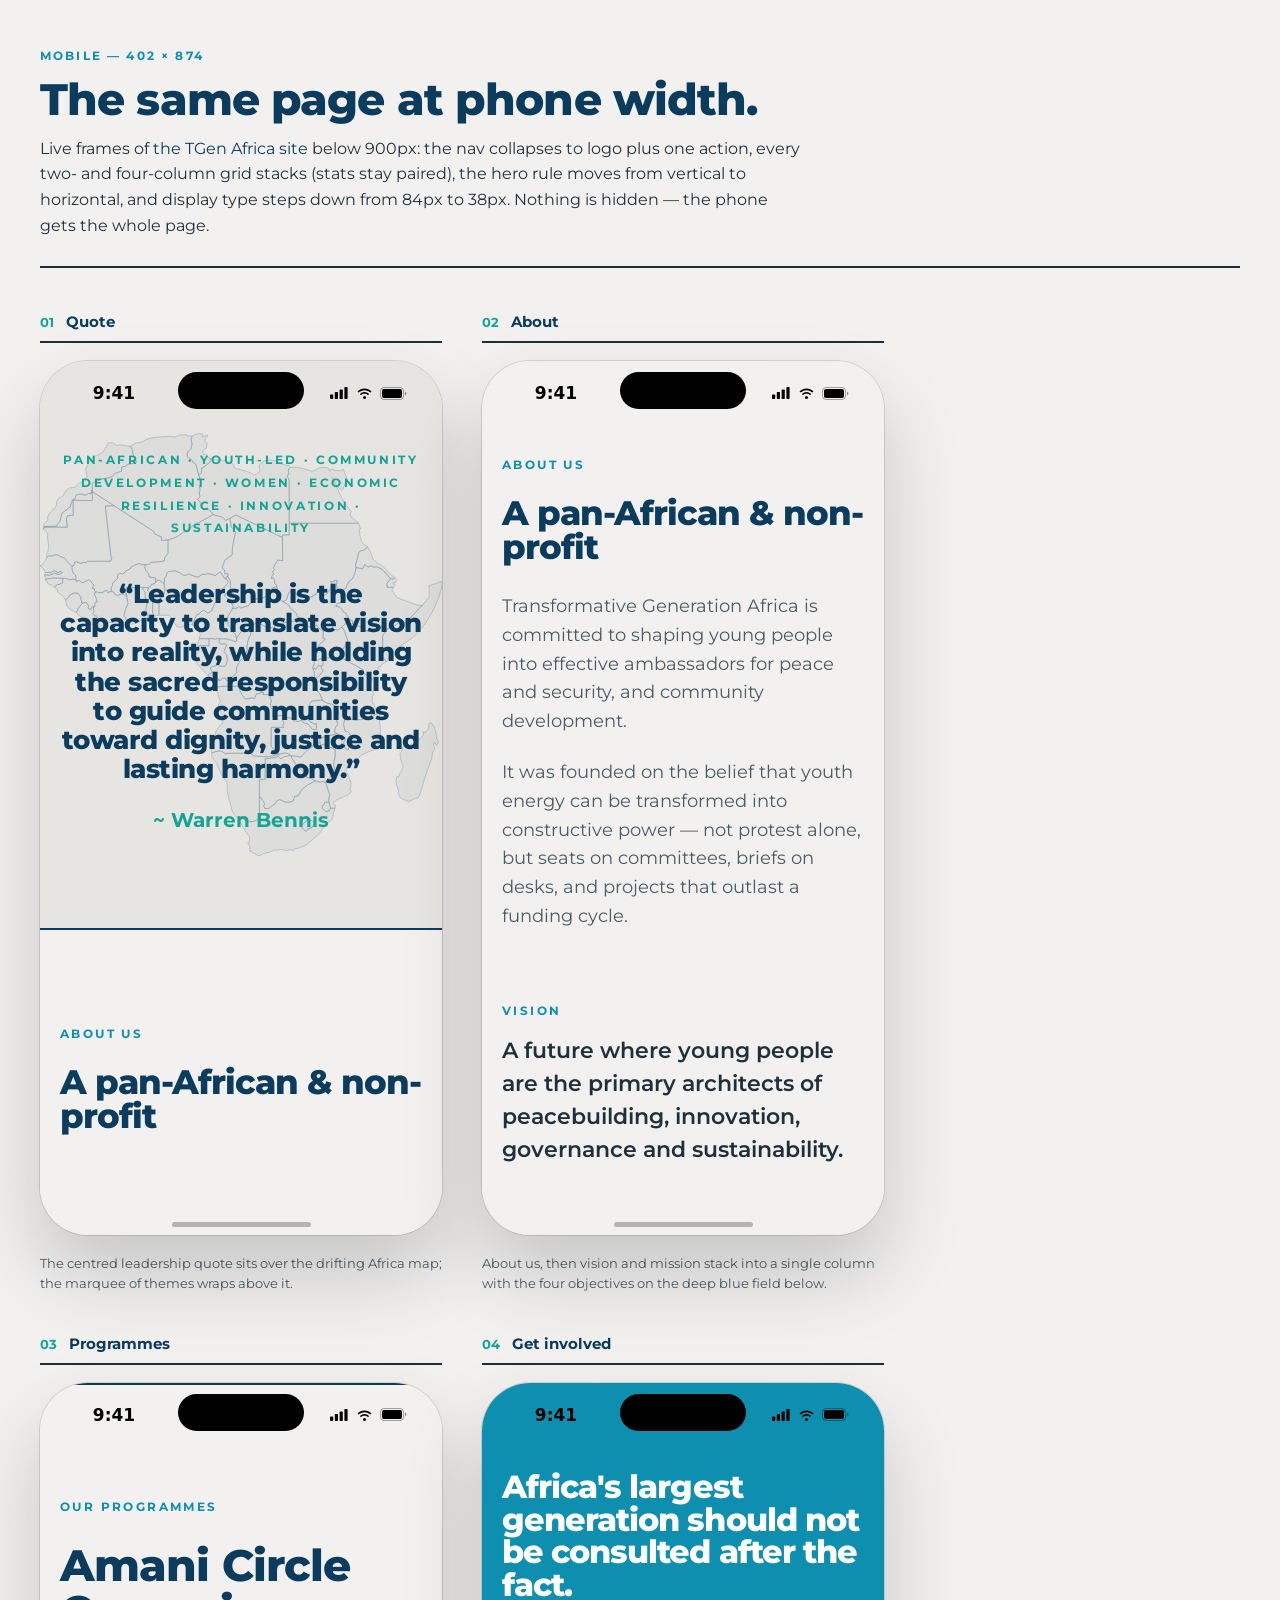
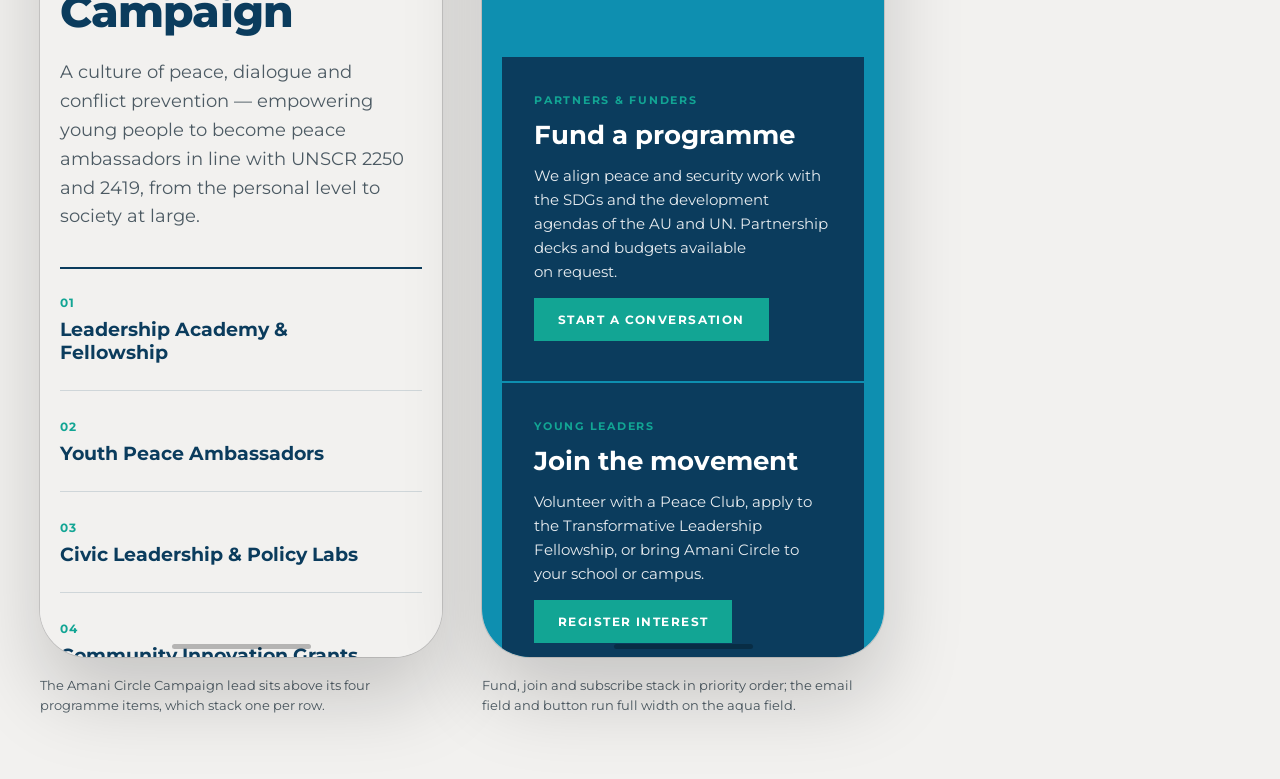
==== commit fd9a5574: "Make the site easier for Google to find and index Add robots.txt and sitemap.xml (and deploy them vi" ====
--- a/mobile.html
+++ b/mobile.html
@@ -5,6 +5,7 @@
 <meta name="viewport" content="width=device-width, initial-scale=1">
 <title>TGen Africa — Mobile preview</title>
 <meta name="description" content="The TGen Africa site at phone width — four live iPhone frames of the hero, the gap, programmes and get-involved sections.">
+<meta name="robots" content="noindex">
 <meta name="theme-color" content="#0B3C5D">
 <link rel="icon" href="favicon.ico" sizes="any">
 <link rel="icon" type="image/svg+xml" href="assets/brand/icon-colour.svg">
--- a/styles.css
+++ b/styles.css
@@ -45,7 +45,7 @@
 .hdr-in { display: flex; align-items: center; gap: 32px; padding: 14px 40px; max-width: 1240px; margin: 0 auto; }
 .logo-link { display: inline-flex; }
 .hdr-logo { height: 52px; width: auto; }
-.hdr-nav { display: flex; gap: 28px; flex: 1; font-size: 12px; font-weight: 600; letter-spacing: 0.12em; text-transform: uppercase; }
+.hdr-nav { display: flex; justify-content: center; gap: 28px; flex: 1; font-size: 12px; font-weight: 600; letter-spacing: 0.12em; text-transform: uppercase; }
 .hdr-nav a { color: var(--text); }
 .hdr-nav a:hover { color: var(--aqua); }
 
@@ -64,7 +64,7 @@
 .band-quote { position: relative; overflow: hidden; background: var(--surface); border-top: 2px solid var(--deep); border-bottom: 2px solid var(--deep); }
 .qmap { position: absolute; inset: 0; z-index: 0; display: flex; justify-content: center; align-items: center; pointer-events: none; }
 .qmap-float { display: contents; }
-.qmap svg { height: 130%; width: auto; opacity: 0.5; transform-origin: center; animation: qFloat 16s ease-in-out infinite alternate; }
+.qmap svg { height: 130%; width: auto; opacity: 0.5; transform-origin: center; animation: qFloat 9s ease-in-out infinite alternate; }
 .africa-geo path { fill: color-mix(in srgb, var(--deep) 8%, transparent); stroke: color-mix(in srgb, var(--deep) 40%, transparent); stroke-width: 1; vector-effect: non-scaling-stroke; stroke-linejoin: round; }
 .qmap-in { position: relative; z-index: 1; padding: 88px 0 96px; }
 .band-quote.is-centered .qmap-in { text-align: center; }
